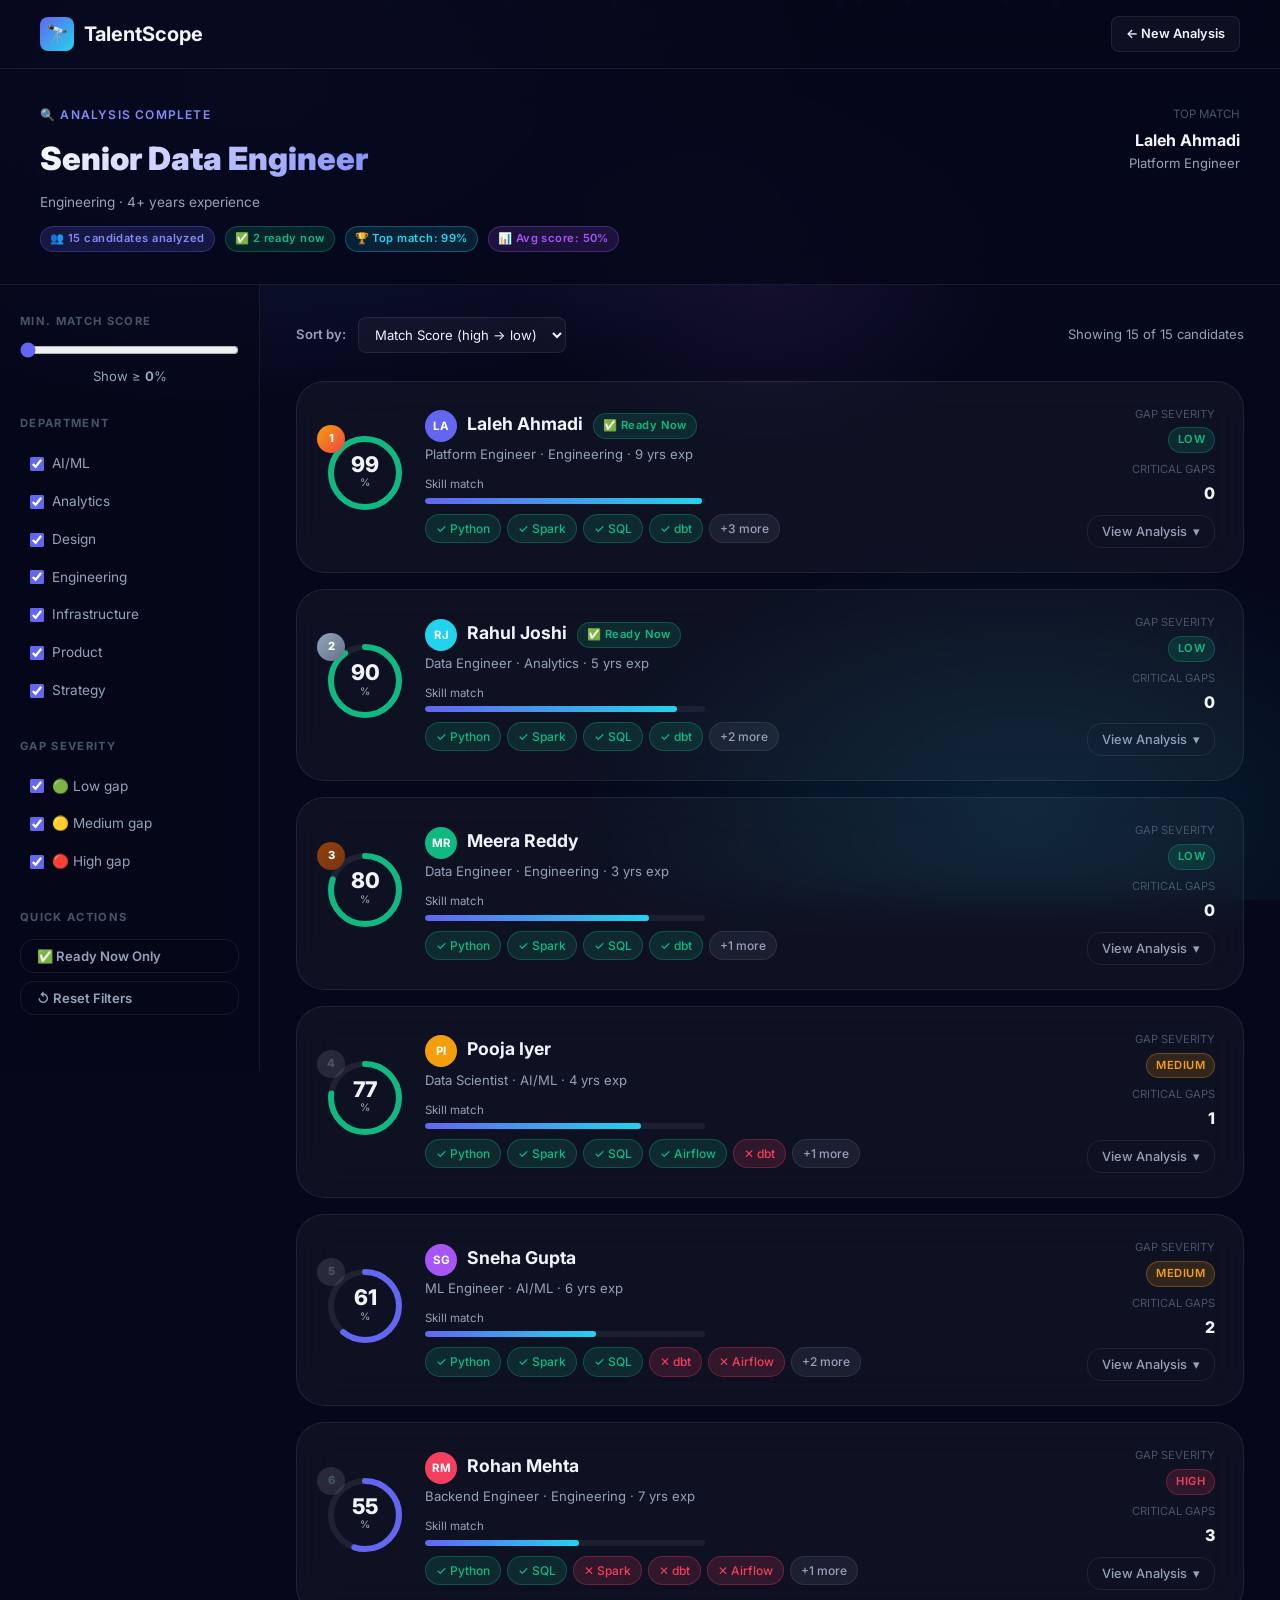
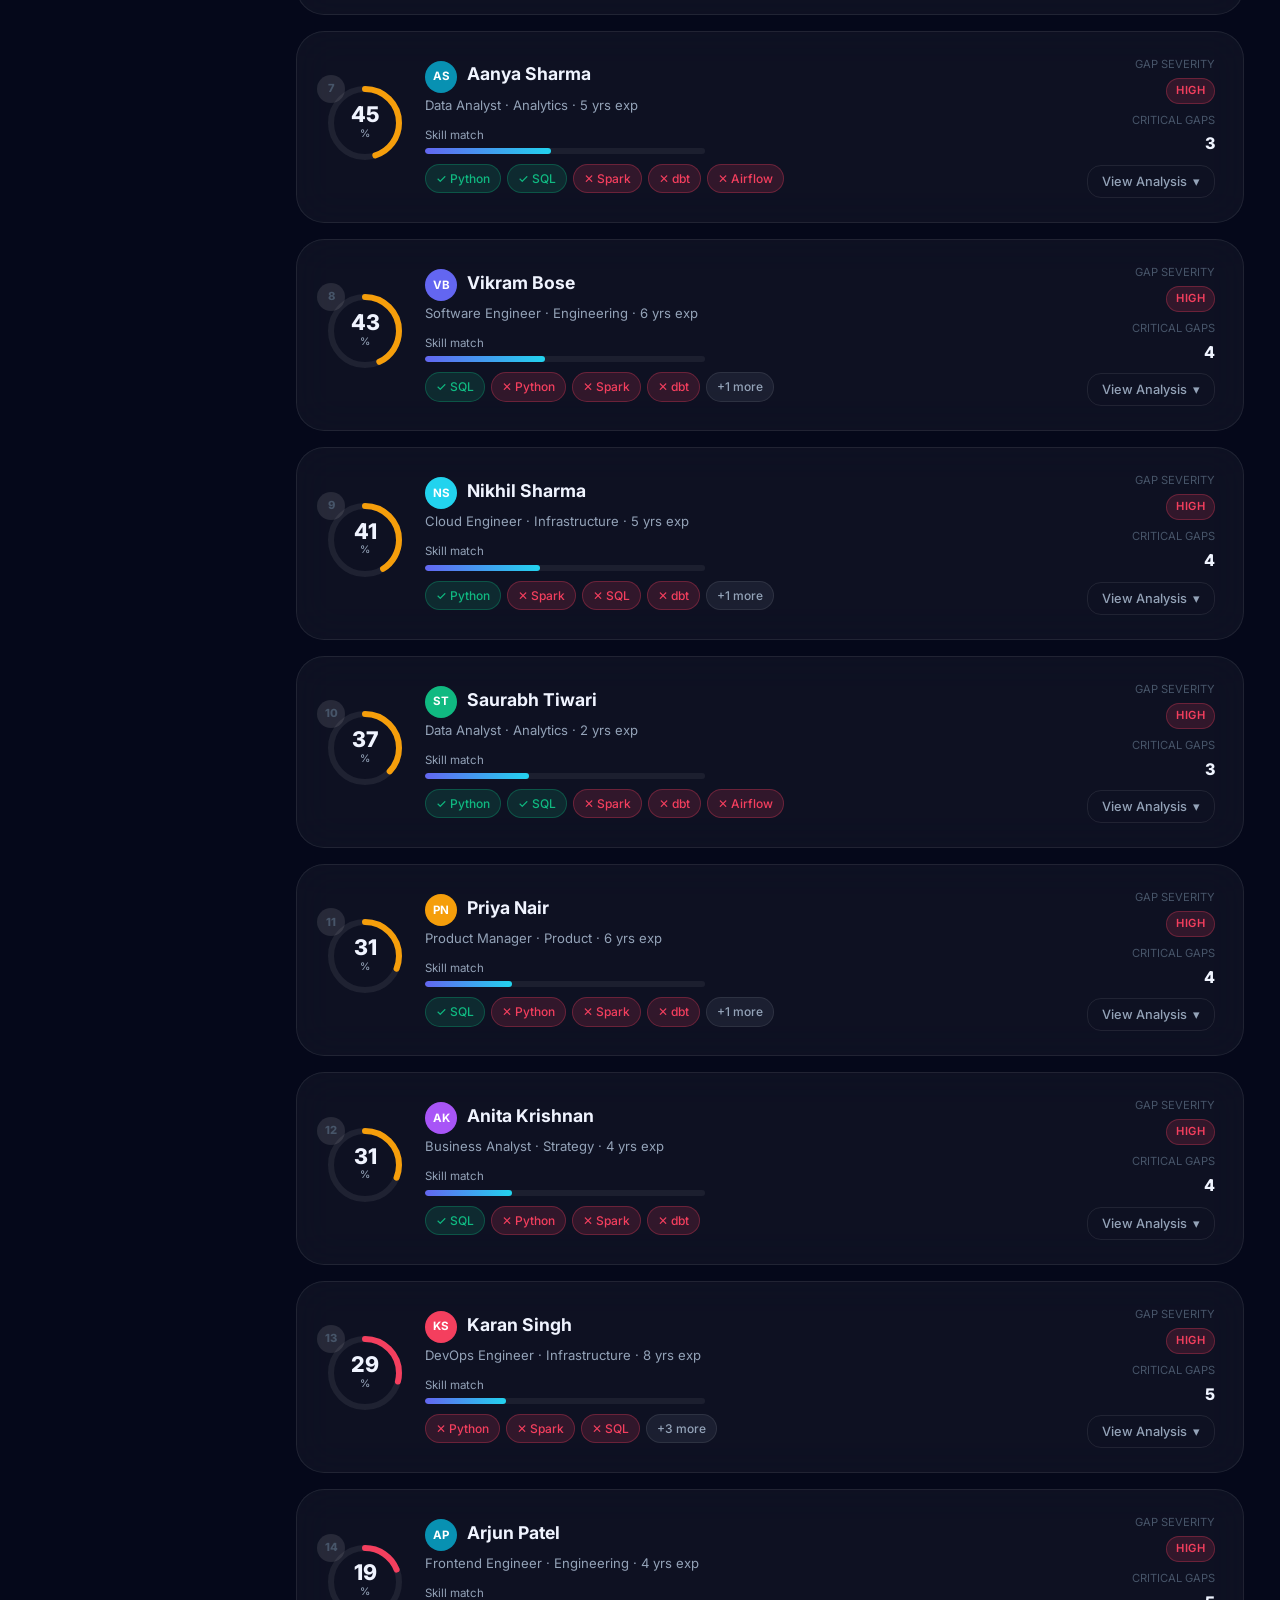
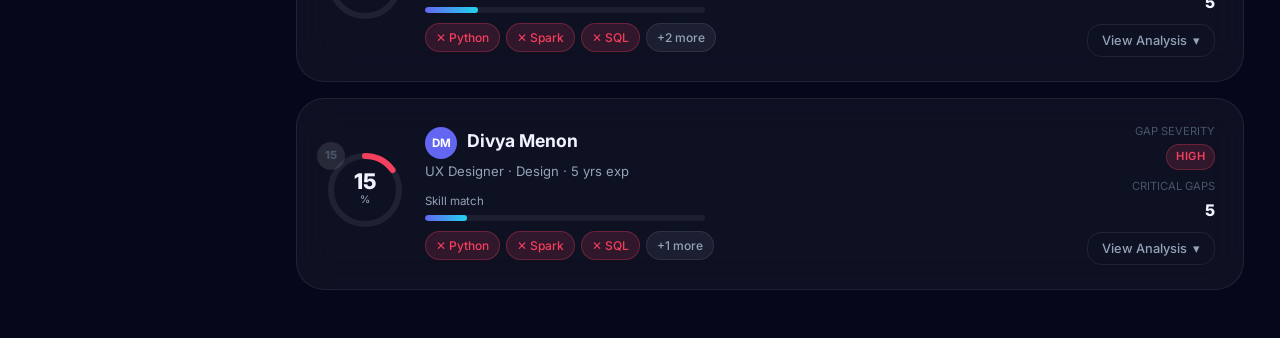
==== results.html @ acadc0ce "Initial commit: TalentScope Internal Talent Discovery Agent" ====
<!DOCTYPE html>
<html lang="en">
<head>
  <meta charset="UTF-8" />
  <meta name="viewport" content="width=device-width, initial-scale=1.0" />
  <title>TalentScope — Analysis Results</title>
  <meta name="description" content="Internal talent discovery results: ranked candidates, skill gap analysis, and upskilling roadmaps." />
  <link rel="stylesheet" href="styles/global.css" />
  <style>
    /* ── Results Page Specific Styles ── */

    .results-header {
      background: rgba(5,8,26,0.85);
      border-bottom: 1px solid var(--border);
      backdrop-filter: blur(20px);
      padding: 36px 40px 32px;
      position: relative; z-index: 1;
    }
    .results-meta { display: flex; align-items: flex-start; justify-content: space-between; flex-wrap: wrap; gap: 20px; }
    .job-title-display {
      font-size: 2rem; font-weight: 900;
      background: linear-gradient(135deg, #fff 0%, var(--indigo-light) 60%, var(--cyan) 100%);
      -webkit-background-clip: text; -webkit-text-fill-color: transparent; background-clip: text;
      margin-bottom: 8px;
    }
    .results-summary-chips { display: flex; gap: 10px; flex-wrap: wrap; margin-top: 12px; }

    /* ── Layout ── */
    .results-layout {
      display: grid; grid-template-columns: 260px 1fr;
      gap: 0; max-width: 1400px; margin: 0 auto;
      position: relative; z-index: 1;
      min-height: calc(100vh - 140px);
    }
    @media(max-width:900px) { .results-layout { grid-template-columns: 1fr; } }

    /* ── Sidebar ── */
    .sidebar {
      background: rgba(5,8,26,0.6); border-right: 1px solid var(--border);
      padding: 28px 20px; backdrop-filter: blur(20px);
      position: sticky; top: 65px; height: fit-content;
    }
    @media(max-width:900px){ .sidebar { position:static; border-right:none; border-bottom:1px solid var(--border); } }
    .sidebar-section { margin-bottom: 28px; }
    .sidebar-label {
      font-size: 0.7rem; font-weight: 700; letter-spacing: 0.12em; text-transform: uppercase;
      color: var(--text-muted); margin-bottom: 12px;
    }
    .filter-option {
      display: flex; align-items: center; gap: 8px; padding: 8px 10px;
      border-radius: var(--radius-sm); cursor: pointer; transition: var(--transition);
      font-size: 0.85rem; user-select: none;
    }
    .filter-option:hover { background: rgba(255,255,255,0.05); }
    .filter-option input[type="checkbox"] { accent-color: var(--indigo); width: 14px; height: 14px; }
    .filter-option label { cursor: pointer; color: var(--text-secondary); }
    .filter-option.active label { color: var(--text-primary); }

    .score-filter { display: flex; flex-direction: column; gap: 8px; }
    .score-filter input[type="range"] { accent-color: var(--indigo); width: 100%; }
    .score-filter-display { font-size: 0.82rem; color: var(--text-secondary); text-align: center; }

    /* ── Main Results ── */
    .results-main { padding: 32px 36px; overflow-y: auto; }
    @media(max-width:600px){ .results-main { padding: 20px 16px; } }

    .results-controls {
      display: flex; align-items: center; gap: 12px; flex-wrap: wrap; margin-bottom: 28px;
    }
    .sort-select {
      background: var(--bg-card); border: 1px solid var(--border);
      border-radius: var(--radius-sm); padding: 8px 12px; color: var(--text-primary);
      font-family: var(--font); font-size: 0.82rem; cursor: pointer;
    }
    .count-display {
      margin-left: auto; font-size: 0.82rem; color: var(--text-secondary);
    }

    /* ── Candidate Card ── */
    .candidate-card {
      background: var(--bg-card); border: 1px solid var(--border);
      border-radius: var(--radius-xl); margin-bottom: 16px;
      backdrop-filter: blur(20px); overflow: hidden;
      transition: var(--transition);
      animation: staggerIn 0.4s ease forwards; opacity: 0;
    }
    .candidate-card:hover { border-color: rgba(99,102,241,0.2); box-shadow: var(--shadow-card); }
    .candidate-card.expanded { border-color: rgba(99,102,241,0.35); }

    .card-summary {
      display: grid; grid-template-columns: auto 1fr auto;
      gap: 20px; align-items: center; padding: 24px 28px; cursor: pointer;
    }
    @media(max-width:600px) { .card-summary { grid-template-columns: auto 1fr; gap: 14px; } }

    /* Score ring */
    .score-ring-svg circle.track { fill: none; stroke: rgba(255,255,255,0.07); }
    .score-ring-svg circle.fill  {
      fill: none; stroke-linecap: round;
      transition: stroke-dashoffset 1.2s cubic-bezier(0.4,0,0.2,1);
    }

    .candidate-info { flex: 1; min-width: 0; }
    .candidate-name { font-size: 1.1rem; font-weight: 700; margin-bottom: 4px; }
    .candidate-meta { font-size: 0.82rem; color: var(--text-secondary); margin-bottom: 10px; }
    .candidate-skills { display: flex; flex-wrap: wrap; gap: 6px; }

    .expand-btn {
      display: flex; align-items: center; gap: 6px; padding: 8px 14px;
      border-radius: var(--radius-md); border: 1px solid var(--border);
      background: transparent; color: var(--text-secondary); cursor: pointer;
      font-family: var(--font); font-size: 0.8rem; font-weight: 500;
      transition: var(--transition); white-space: nowrap;
    }
    .expand-btn:hover { border-color: var(--indigo); color: var(--indigo-light); background: rgba(99,102,241,0.08); }
    .expand-btn .chevron { transition: transform 0.3s; display: inline-block; }
    .candidate-card.expanded .expand-btn .chevron { transform: rotate(180deg); }

    /* Expanded analysis panel */
    .card-analysis {
      border-top: 1px solid var(--border);
      display: none; padding: 28px;
    }
    .candidate-card.expanded .card-analysis { display: block; }

    .analysis-grid {
      display: grid; grid-template-columns: 1fr 1fr; gap: 24px; margin-bottom: 28px;
    }
    @media(max-width:700px){ .analysis-grid { grid-template-columns:1fr; } }

    .analysis-panel {
      background: rgba(255,255,255,0.025); border: 1px solid var(--border);
      border-radius: var(--radius-md); padding: 20px;
    }
    .analysis-panel-title {
      font-size: 0.8rem; font-weight: 700; letter-spacing: 0.08em;
      text-transform: uppercase; margin-bottom: 14px;
      display: flex; align-items: center; gap: 8px;
    }

    .gap-row {
      display: flex; align-items: center; gap: 8px; padding: 6px 0;
      border-bottom: 1px solid rgba(255,255,255,0.04); font-size: 0.85rem;
    }
    .gap-row:last-child { border-bottom: none; }
    .gap-row .gap-label { flex: 1; min-width: 0; }
    .gap-icon { font-size: 0.9rem; }

    /* Upskilling roadmap */
    .roadmap-section { margin-top: 8px; }
    .roadmap-title {
      font-size: 0.85rem; font-weight: 700; margin-bottom: 16px;
      display: flex; align-items: center; gap: 8px; justify-content: space-between;
    }
    .readiness-chip {
      font-size: 0.75rem; font-weight: 600; padding: 3px 10px; border-radius: 99px;
    }

    .roadmap-step {
      background: rgba(255,255,255,0.025); border: 1px solid var(--border);
      border-radius: var(--radius-md); padding: 16px 18px; margin-bottom: 10px;
      position: relative; overflow: hidden; transition: var(--transition);
    }
    .roadmap-step::before {
      content: ''; position: absolute; left: 0; top: 0; bottom: 0; width: 3px;
    }
    .roadmap-step.critical::before { background: var(--rose); }
    .roadmap-step.recommended::before { background: var(--amber); }
    .roadmap-step.growth::before { background: var(--emerald); }
    .roadmap-step:hover { border-color: rgba(255,255,255,0.1); }

    .step-header { display: flex; align-items: center; gap: 8px; margin-bottom: 8px; }
    .step-skill { font-weight: 700; font-size: 0.9rem; }
    .step-why { font-size: 0.8rem; color: var(--text-secondary); margin-bottom: 10px; line-height: 1.5; }
    .step-courses { display: flex; flex-direction: column; gap: 4px; }
    .step-course {
      display: flex; align-items: flex-start; gap: 8px;
      font-size: 0.8rem; color: var(--text-secondary);
    }
    .step-course::before { content: '📚'; font-size: 0.7rem; margin-top: 2px; flex-shrink: 0; }
    .step-footer {
      display: flex; gap: 12px; margin-top: 10px; flex-wrap: wrap;
    }
    .step-meta {
      display: flex; align-items: center; gap: 4px;
      font-size: 0.72rem; color: var(--text-muted);
    }

    /* Ready badge */
    .ready-now-banner {
      display: flex; align-items: center; gap: 10px; padding: 12px 18px;
      background: rgba(16,185,129,0.1); border: 1px solid rgba(16,185,129,0.2);
      border-radius: var(--radius-md); margin-bottom: 20px;
      font-size: 0.88rem; font-weight: 600; color: var(--emerald);
    }

    /* Empty state */
    .empty-state {
      text-align: center; padding: 80px 40px;
      color: var(--text-secondary);
    }
    .empty-state .big-icon { font-size: 4rem; margin-bottom: 16px; }
    .empty-state h3 { font-size: 1.2rem; font-weight: 700; margin-bottom: 8px; color: var(--text-primary); }

    /* Rank badge */
    .rank-badge {
      position: absolute; top: -8px; left: -8px;
      width: 28px; height: 28px; border-radius: 50%;
      display: flex; align-items: center; justify-content: center;
      font-size: 0.7rem; font-weight: 800; z-index: 2;
    }
    .rank-1 { background: linear-gradient(135deg, #f59e0b, #ef4444); color: #fff; }
    .rank-2 { background: linear-gradient(135deg, #94a3b8, #64748b); color: #fff; }
    .rank-3 { background: linear-gradient(135deg, #92400e, #78350f); color: #fff; }
    .rank-other { background: rgba(255,255,255,0.1); color: var(--text-muted); }

    /* Skills match bar */
    .match-bar-wrap { margin: 10px 0 14px; }
    .match-bar-label {
      display: flex; justify-content: space-between;
      font-size: 0.75rem; color: var(--text-secondary); margin-bottom: 4px;
    }
  </style>
</head>
<body>
  <div class="bg-gradient"></div>
  <div class="particles" id="particles"></div>

  <div class="page-content">
    <!-- Navbar -->
    <nav class="navbar">
      <a href="index.html" class="navbar-brand">
        <div class="logo-icon">🔭</div>
        TalentScope
      </a>
      <div style="display:flex;align-items:center;gap:10px;">
        <a href="index.html" class="btn btn-secondary btn-sm">← New Analysis</a>
      </div>
    </nav>

    <!-- Results Header -->
    <div class="results-header" id="resultsHeader">
      <div class="results-meta">
        <div>
          <div style="font-size:0.75rem;font-weight:600;letter-spacing:0.1em;text-transform:uppercase;color:var(--indigo-light);margin-bottom:8px;">
            🔍 Analysis Complete
          </div>
          <div class="job-title-display" id="jobTitleDisplay">Loading…</div>
          <div style="font-size:0.85rem;color:var(--text-secondary);" id="jobMetaDisplay"></div>
          <div class="results-summary-chips" id="summaryChips"></div>
        </div>
        <div style="display:flex;flex-direction:column;gap:10px;align-items:flex-end;">
          <div id="topMatchBadge"></div>
        </div>
      </div>
    </div>

    <!-- Results Layout -->
    <div class="results-layout">

      <!-- Sidebar Filters -->
      <aside class="sidebar">
        <div class="sidebar-section">
          <div class="sidebar-label">Min. Match Score</div>
          <div class="score-filter">
            <input type="range" id="scoreFilter" min="0" max="100" value="0" />
            <div class="score-filter-display">Show ≥ <strong id="scoreFilterVal">0</strong>%</div>
          </div>
        </div>

        <div class="sidebar-section">
          <div class="sidebar-label">Department</div>
          <div id="deptFilters"></div>
        </div>

        <div class="sidebar-section">
          <div class="sidebar-label">Gap Severity</div>
          <div>
            <div class="filter-option" id="gapLow">
              <input type="checkbox" id="chk_low" checked />
              <label for="chk_low">🟢 Low gap</label>
            </div>
            <div class="filter-option" id="gapMed">
              <input type="checkbox" id="chk_med" checked />
              <label for="chk_med">🟡 Medium gap</label>
            </div>
            <div class="filter-option" id="gapHigh">
              <input type="checkbox" id="chk_high" checked />
              <label for="chk_high">🔴 High gap</label>
            </div>
          </div>
        </div>

        <div class="sidebar-section">
          <div class="sidebar-label">Quick Actions</div>
          <button class="btn btn-ghost" style="width:100%;margin-bottom:8px;" id="showReadyNow">
            ✅ Ready Now Only
          </button>
          <button class="btn btn-ghost" style="width:100%;" id="resetFilters">
            ↺ Reset Filters
          </button>
        </div>
      </aside>

      <!-- Candidate Results -->
      <main class="results-main">
        <div class="results-controls">
          <span style="font-size:0.82rem;color:var(--text-secondary);font-weight:600;">Sort by:</span>
          <select class="sort-select" id="sortSelect">
            <option value="score">Match Score (high → low)</option>
            <option value="experience">Experience (high → low)</option>
            <option value="gaps">Fewest Gaps</option>
            <option value="readiness">Readiness (fastest)</option>
          </select>
          <div class="count-display" id="countDisplay"></div>
        </div>

        <div id="candidateList"></div>
      </main>
    </div>
  </div>

  <script src="js/data.js"></script>
  <script src="js/parser.js"></script>
  <script src="js/engine.js"></script>
  <script src="js/results.js"></script>
</body>
</html>
---- styles/global.css ----
/* ======================================================
   GLOBAL CSS DESIGN SYSTEM — Internal Talent Agent
   Dark glassmorphism theme, Inter font, electric palette
   ====================================================== */

@import url('https://fonts.googleapis.com/css2?family=Inter:wght@300;400;500;600;700;800;900&display=swap');

/* ─── CSS Variables ─── */
:root {
  --bg-primary:    #05081a;
  --bg-secondary:  #0a0f2e;
  --bg-card:       rgba(255, 255, 255, 0.04);
  --bg-card-hover: rgba(255, 255, 255, 0.07);
  --border:        rgba(255, 255, 255, 0.08);
  --border-active: rgba(99, 102, 241, 0.5);

  --indigo:        #6366f1;
  --indigo-light:  #818cf8;
  --indigo-dark:   #4338ca;
  --cyan:          #22d3ee;
  --cyan-dark:     #0891b2;
  --emerald:       #10b981;
  --emerald-dark:  #059669;
  --rose:          #f43f5e;
  --rose-dark:     #e11d48;
  --amber:         #f59e0b;
  --purple:        #a855f7;

  --text-primary:  #f0f4ff;
  --text-secondary:#94a3b8;
  --text-muted:    #475569;

  --font: 'Inter', sans-serif;
  --radius-sm: 8px;
  --radius-md: 14px;
  --radius-lg: 20px;
  --radius-xl: 28px;

  --shadow-glow: 0 0 40px rgba(99, 102, 241, 0.15);
  --shadow-card: 0 8px 32px rgba(0, 0, 0, 0.4);
  --transition: all 0.3s cubic-bezier(0.4, 0, 0.2, 1);
}

/* ─── Base Reset ─── */
*, *::before, *::after { box-sizing: border-box; margin: 0; padding: 0; }

html { scroll-behavior: smooth; }

body {
  font-family: var(--font);
  background: var(--bg-primary);
  color: var(--text-primary);
  min-height: 100vh;
  line-height: 1.6;
  -webkit-font-smoothing: antialiased;
}

/* ─── Animated Gradient Background ─── */
.bg-gradient {
  position: fixed; inset: 0; z-index: 0; pointer-events: none;
  background:
    radial-gradient(ellipse 80% 60% at 20% 10%, rgba(99,102,241,0.18) 0%, transparent 60%),
    radial-gradient(ellipse 60% 50% at 80% 90%, rgba(34,211,238,0.12) 0%, transparent 60%),
    radial-gradient(ellipse 40% 40% at 60% 30%, rgba(168,85,247,0.1) 0%, transparent 50%);
  animation: bgShift 12s ease-in-out infinite alternate;
}
@keyframes bgShift {
  0%   { opacity: 0.8; transform: scale(1); }
  100% { opacity: 1;   transform: scale(1.05); }
}

/* ─── Particles (decorative dots) ─── */
.particles { position: fixed; inset: 0; z-index: 0; pointer-events: none; overflow: hidden; }
.particle {
  position: absolute; border-radius: 50%;
  background: var(--indigo); opacity: 0.12;
  animation: floatParticle linear infinite;
}

@keyframes floatParticle {
  0%   { transform: translateY(100vh) scale(0); opacity: 0; }
  10%  { opacity: 0.12; }
  90%  { opacity: 0.12; }
  100% { transform: translateY(-20px) scale(1); opacity: 0; }
}

/* ─── Content layer ─── */
.page-content { position: relative; z-index: 1; }

/* ─── Navbar ─── */
.navbar {
  position: sticky; top: 0; z-index: 100;
  display: flex; align-items: center; justify-content: space-between;
  padding: 16px 40px;
  background: rgba(5, 8, 26, 0.8);
  backdrop-filter: blur(20px);
  border-bottom: 1px solid var(--border);
}

.navbar-brand {
  display: flex; align-items: center; gap: 10px;
  font-size: 1.25rem; font-weight: 700; color: var(--text-primary);
  text-decoration: none;
}

.navbar-brand .logo-icon {
  width: 34px; height: 34px; border-radius: 8px;
  background: linear-gradient(135deg, var(--indigo), var(--cyan));
  display: flex; align-items: center; justify-content: center;
  font-size: 18px;
}

.navbar-badge {
  font-size: 0.65rem; font-weight: 600; letter-spacing: 0.08em;
  text-transform: uppercase; padding: 3px 8px; border-radius: 20px;
  background: rgba(99,102,241,0.18); color: var(--indigo-light);
  border: 1px solid rgba(99,102,241,0.3);
}

/* ─── Buttons ─── */
.btn {
  display: inline-flex; align-items: center; gap: 8px;
  padding: 12px 24px; border-radius: var(--radius-md);
  font-family: var(--font); font-size: 0.9rem; font-weight: 600;
  cursor: pointer; text-decoration: none; transition: var(--transition);
  border: none; outline: none; white-space: nowrap;
}

.btn-primary {
  background: linear-gradient(135deg, var(--indigo), var(--indigo-dark));
  color: #fff;
  box-shadow: 0 4px 20px rgba(99,102,241,0.35);
}
.btn-primary:hover {
  transform: translateY(-2px);
  box-shadow: 0 8px 30px rgba(99,102,241,0.5);
  background: linear-gradient(135deg, var(--indigo-light), var(--indigo));
}

.btn-secondary {
  background: var(--bg-card);
  color: var(--text-primary);
  border: 1px solid var(--border);
}
.btn-secondary:hover {
  background: var(--bg-card-hover);
  border-color: var(--border-active);
  transform: translateY(-1px);
}

.btn-ghost {
  background: transparent; color: var(--text-secondary);
  border: 1px solid var(--border); padding: 8px 16px; font-size: 0.82rem;
}
.btn-ghost:hover { color: var(--text-primary); border-color: rgba(255,255,255,0.2); }

.btn-sm { padding: 7px 14px; font-size: 0.8rem; border-radius: var(--radius-sm); }
.btn-lg { padding: 16px 36px; font-size: 1rem; border-radius: var(--radius-lg); }

.btn:disabled { opacity: 0.45; cursor: not-allowed; transform: none !important; }

/* ─── Glass Cards ─── */
.glass-card {
  background: var(--bg-card);
  border: 1px solid var(--border);
  border-radius: var(--radius-lg);
  backdrop-filter: blur(20px);
  transition: var(--transition);
}
.glass-card:hover {
  background: var(--bg-card-hover);
  border-color: rgba(255,255,255,0.12);
  box-shadow: var(--shadow-card), var(--shadow-glow);
  transform: translateY(-2px);
}

/* ─── Skill Tags ─── */
.skill-tag {
  display: inline-flex; align-items: center; gap: 4px;
  padding: 4px 10px; border-radius: 20px; font-size: 0.75rem; font-weight: 500;
  transition: var(--transition);
}
.skill-tag.matched {
  background: rgba(16,185,129,0.15); color: var(--emerald);
  border: 1px solid rgba(16,185,129,0.3);
}
.skill-tag.missing-critical {
  background: rgba(244,63,94,0.15); color: var(--rose);
  border: 1px solid rgba(244,63,94,0.3);
}
.skill-tag.missing-nice {
  background: rgba(245,158,11,0.12); color: var(--amber);
  border: 1px solid rgba(245,158,11,0.25);
}
.skill-tag.neutral {
  background: rgba(148,163,184,0.1); color: var(--text-secondary);
  border: 1px solid var(--border);
}

/* ─── Score Ring ─── */
.score-ring-wrap {
  position: relative; display: inline-flex;
  align-items: center; justify-content: center;
}
.score-ring-wrap .score-label {
  position: absolute; display: flex; flex-direction: column;
  align-items: center; justify-content: center;
}
.score-ring-wrap .score-num {
  font-size: 1.35rem; font-weight: 800; color: var(--text-primary); line-height: 1;
}
.score-ring-wrap .score-pct {
  font-size: 0.65rem; color: var(--text-secondary); font-weight: 500;
}

/* ─── Progress Bar ─── */
.progress-bar-wrap {
  width: 100%; background: rgba(255,255,255,0.06);
  border-radius: 99px; overflow: hidden; height: 6px;
}
.progress-bar-fill {
  height: 100%; border-radius: 99px;
  background: linear-gradient(90deg, var(--indigo), var(--cyan));
  transition: width 1s cubic-bezier(0.4, 0, 0.2, 1);
}

/* ─── Badge ─── */
.badge {
  display: inline-flex; align-items: center;
  padding: 3px 9px; border-radius: 20px;
  font-size: 0.7rem; font-weight: 600; letter-spacing: 0.04em;
}
.badge-indigo  { background: rgba(99,102,241,0.18); color: var(--indigo-light); border: 1px solid rgba(99,102,241,0.3); }
.badge-emerald { background: rgba(16,185,129,0.15); color: var(--emerald);      border: 1px solid rgba(16,185,129,0.3); }
.badge-rose    { background: rgba(244,63,94,0.15);  color: var(--rose);         border: 1px solid rgba(244,63,94,0.3); }
.badge-amber   { background: rgba(245,158,11,0.15); color: var(--amber);        border: 1px solid rgba(245,158,11,0.3); }
.badge-cyan    { background: rgba(34,211,238,0.12); color: var(--cyan);         border: 1px solid rgba(34,211,238,0.3); }
.badge-purple  { background: rgba(168,85,247,0.15); color: var(--purple);       border: 1px solid rgba(168,85,247,0.3); }

/* ─── Section Headings ─── */
.section-label {
  font-size: 0.72rem; font-weight: 700; letter-spacing: 0.14em;
  text-transform: uppercase; color: var(--indigo-light); margin-bottom: 12px;
}
.section-title {
  font-size: 2.8rem; font-weight: 900; line-height: 1.1;
  background: linear-gradient(135deg, #fff 0%, var(--indigo-light) 60%, var(--cyan) 100%);
  -webkit-background-clip: text; -webkit-text-fill-color: transparent;
  background-clip: text;
}
.section-sub {
  font-size: 1.1rem; color: var(--text-secondary); max-width: 560px; line-height: 1.7;
}

/* ─── Stats ─── */
.stat-item { text-align: center; }
.stat-num {
  font-size: 2.4rem; font-weight: 900;
  background: linear-gradient(135deg, var(--indigo-light), var(--cyan));
  -webkit-background-clip: text; -webkit-text-fill-color: transparent; background-clip: text;
}
.stat-label { font-size: 0.82rem; color: var(--text-secondary); font-weight: 500; }

/* ─── Input Fields ─── */
.input-field {
  width: 100%; padding: 12px 16px;
  background: rgba(255,255,255,0.05); border: 1px solid var(--border);
  border-radius: var(--radius-md); color: var(--text-primary);
  font-family: var(--font); font-size: 0.9rem;
  transition: var(--transition); outline: none;
  resize: vertical;
}
.input-field::placeholder { color: var(--text-muted); }
.input-field:focus { border-color: var(--border-active); background: rgba(99,102,241,0.06); box-shadow: 0 0 0 3px rgba(99,102,241,0.1); }

select.input-field option { background: #1a1f3a; }

/* ─── Divider ─── */
.divider { width: 100%; height: 1px; background: var(--border); margin: 24px 0; }

/* ─── Loader / Spinner ─── */
.spinner {
  width: 24px; height: 24px; border-radius: 50%;
  border: 3px solid rgba(99,102,241,0.2);
  border-top-color: var(--indigo);
  animation: spin 0.7s linear infinite;
}
@keyframes spin { to { transform: rotate(360deg); } }

/* ─── Upload Zone ─── */
.upload-zone {
  border: 2px dashed var(--border);
  border-radius: var(--radius-lg);
  padding: 40px 24px; text-align: center; cursor: pointer;
  transition: var(--transition);
  background: rgba(99,102,241,0.02);
  position: relative;
}
.upload-zone:hover, .upload-zone.dragging {
  border-color: var(--indigo); background: rgba(99,102,241,0.07);
}
.upload-zone input[type="file"] {
  position: absolute; inset: 0; opacity: 0; cursor: pointer; width: 100%;
}
.upload-icon { font-size: 2.5rem; margin-bottom: 12px; }
.upload-title { font-weight: 600; font-size: 1rem; margin-bottom: 6px; }
.upload-hint { font-size: 0.82rem; color: var(--text-secondary); }
.upload-filename {
  margin-top: 12px; font-size: 0.82rem;
  color: var(--emerald); font-weight: 500;
}

/* ─── Timeline (Roadmap) ─── */
.timeline { position: relative; padding-left: 28px; }
.timeline::before {
  content: ''; position: absolute; left: 8px; top: 0; bottom: 0;
  width: 2px; background: linear-gradient(to bottom, var(--indigo), var(--cyan), transparent);
}
.timeline-item {
  position: relative; padding: 16px 0 16px 20px; margin-bottom: 4px;
}
.timeline-item::before {
  content: ''; position: absolute; left: -24px; top: 22px;
  width: 12px; height: 12px; border-radius: 50%;
  background: var(--indigo); border: 2px solid var(--bg-primary);
  box-shadow: 0 0 8px rgba(99,102,241,0.5);
}
.timeline-item:nth-child(2)::before { background: var(--cyan); }
.timeline-item:nth-child(3)::before { background: var(--purple); }
.timeline-item:nth-child(4)::before { background: var(--emerald); }

/* ─── Tooltip ─── */
.tooltip-wrap { position: relative; display: inline-flex; }
.tooltip-wrap .tooltip-text {
  position: absolute; bottom: calc(100% + 8px); left: 50%;
  transform: translateX(-50%); background: #1a1f3a;
  color: var(--text-primary); font-size: 0.75rem; padding: 6px 10px;
  border-radius: var(--radius-sm); white-space: nowrap;
  border: 1px solid var(--border); opacity: 0; pointer-events: none;
  transition: opacity 0.2s;
}
.tooltip-wrap:hover .tooltip-text { opacity: 1; }

/* ─── Stagger animation ─── */
.stagger-in { animation: staggerIn 0.5s ease forwards; opacity: 0; }
@keyframes staggerIn {
  from { opacity: 0; transform: translateY(18px); }
  to   { opacity: 1; transform: translateY(0); }
}

/* ─── Responsive ─── */
@media (max-width: 768px) {
  .navbar { padding: 14px 20px; }
  .section-title { font-size: 2rem; }
}
@media (max-width: 480px) {
  .section-title { font-size: 1.6rem; }
}
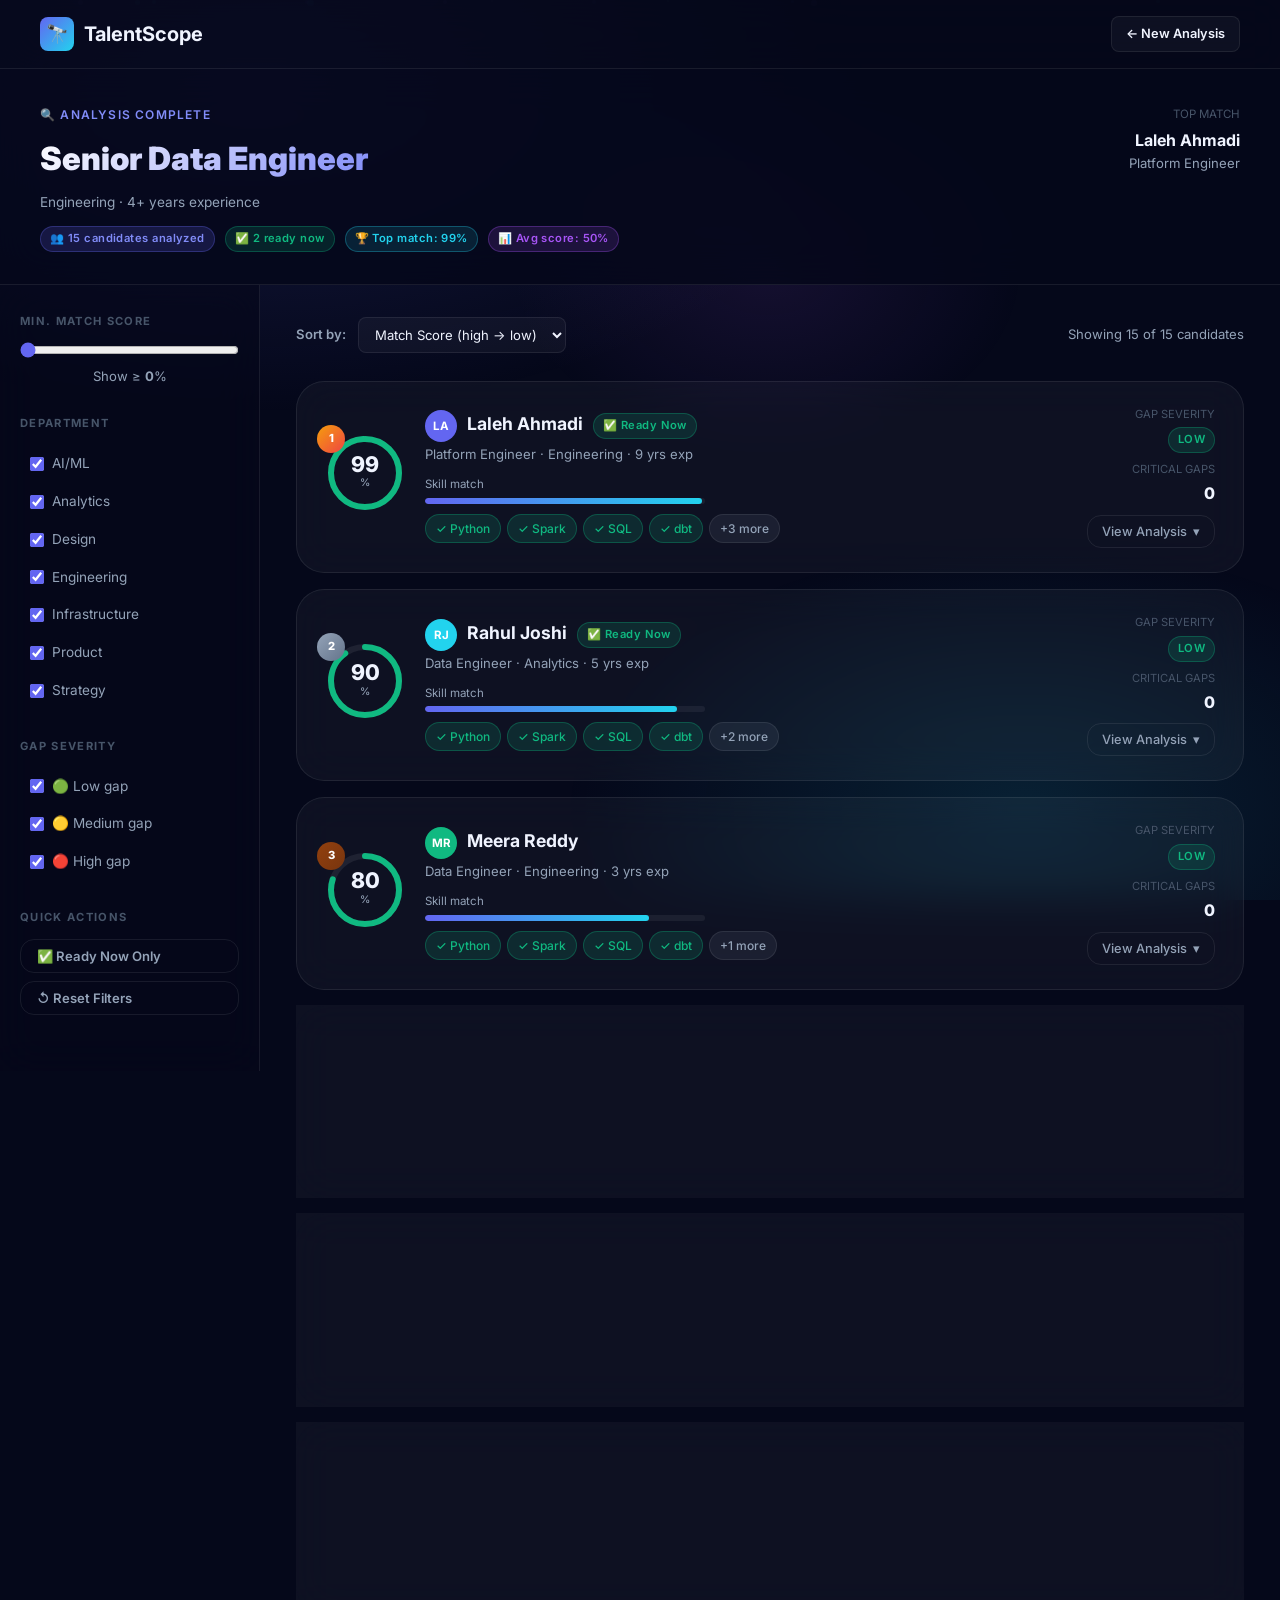
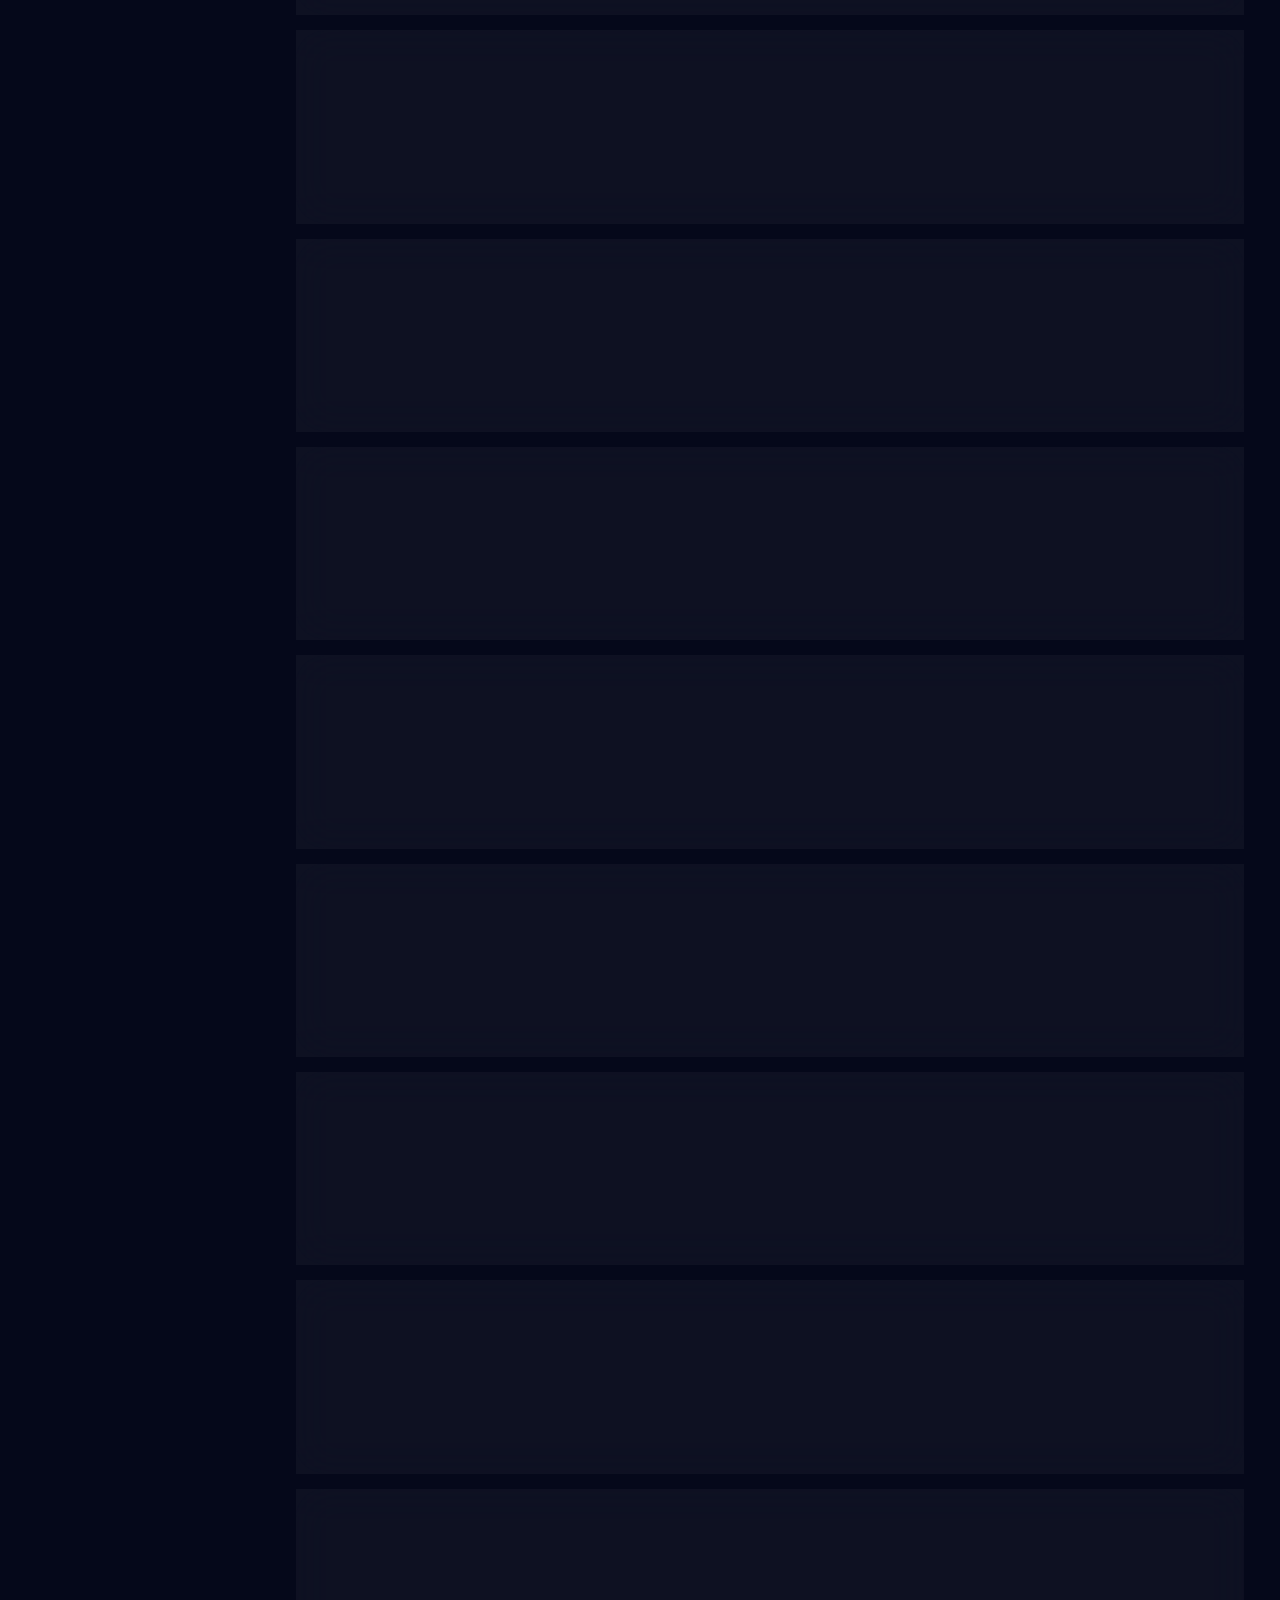
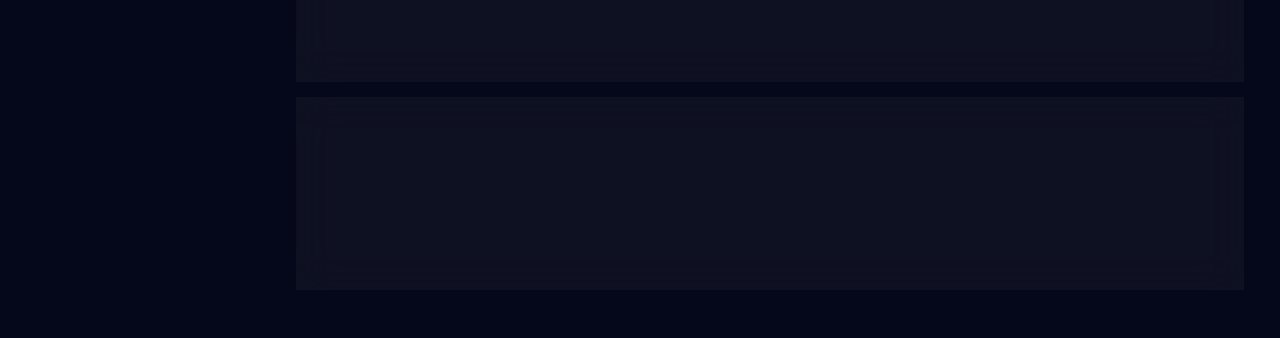
==== commit 8774371b: "Added AI Learning DNA feature: personalized week-by-week upskilling roadmaps with checkable mileston" ====
--- a/results.html
+++ b/results.html
@@ -318,9 +318,24 @@
         <div id="candidateList"></div>
       </main>
     </div>
+
+    <!-- Detailed Roadmap Modal -->
+    <div class="modal-overlay" id="roadmapModal">
+      <div class="modal-content">
+        <button class="modal-close" onclick="closeRoadmapModal()">&times;</button>
+        <div id="roadmapModalBody">
+          <!-- Dynamically filled -->
+          <div style="text-align:center;padding:40px;">
+            <div class="spinner" style="margin:0 auto 20px;"></div>
+            <p>Generating personalized learning path...</p>
+          </div>
+        </div>
+      </div>
+    </div>
   </div>
 
   <script src="js/data.js"></script>
+  <script src="js/gap_dna.js"></script>
   <script src="js/parser.js"></script>
   <script src="js/engine.js"></script>
   <script src="js/results.js"></script>
--- a/styles/global.css
+++ b/styles/global.css
@@ -310,6 +310,59 @@
   color: var(--emerald); font-weight: 500;
 }
 
+/* ── Modal (Roadmap) ── */
+.modal-overlay {
+  position: fixed; inset: 0; background: rgba(0,0,0,0.85); backdrop-filter: blur(8px);
+  z-index: 1000; display: none; align-items: center; justify-content: center;
+  animation: fadeIn 0.3s ease; padding: 20px;
+}
+.modal-overlay.show { display: flex; }
+.modal-content {
+  background: var(--bg-secondary); border: 1px solid var(--border);
+  border-radius: var(--radius-xl); width: 100%; max-width: 1000px;
+  max-height: 90vh; overflow-y: auto; position: relative;
+  padding: 40px; box-shadow: 0 20px 50px rgba(0,0,0,0.5);
+}
+.modal-close {
+  position: absolute; top: 20px; right: 20px; font-size: 1.5rem;
+  color: var(--text-muted); cursor: pointer; border: none; background: transparent;
+}
+.modal-close:hover { color: var(--text-primary); }
+
+@keyframes fadeIn { from { opacity: 0; } to { opacity: 1; } }
+
+/* ── Timeline (Week Cards) ── */
+.dna-phase-title {
+  font-size: 1.25rem; font-weight: 800; color: var(--indigo-light); margin-bottom: 24px;
+  display: flex; align-items: center; gap: 12px;
+}
+.dna-phase-badge {
+  font-size: 0.65rem; padding: 3px 10px; border-radius: 99px; background: rgba(99,102,241,0.1); border: 1px solid rgba(99,102,241,0.3);
+}
+
+.week-grid { display: grid; grid-template-columns: repeat(auto-fit, minmax(220px, 1fr)); gap: 16px; margin-bottom: 40px; }
+.week-card {
+  background: var(--bg-card); border: 1px solid var(--border);
+  border-radius: var(--radius-md); padding: 18px; transition: var(--transition);
+}
+.week-card:hover { border-color: var(--indigo); transform: translateY(-4px); background: var(--bg-card-hover); }
+.week-num { font-size: 0.7rem; font-weight: 700; color: var(--text-muted); margin-bottom: 12px; }
+.week-goal { font-size: 0.9rem; font-weight: 600; margin-bottom: 8px; line-height: 1.4; color: var(--text-primary); }
+.week-resource { font-size: 0.8rem; color: var(--indigo-light); margin-bottom: 12px; display: block; }
+
+.milestone {
+  display: flex; align-items: flex-start; gap: 8px; padding-top: 12px; border-top: 1px solid var(--border);
+  font-size: 0.78rem; color: var(--text-secondary);
+}
+.milestone input[type="checkbox"] { accent-color: var(--emerald); width: 15px; height: 15px; margin-top: 2px; }
+
+/* ── Progress Indicators ── */
+.dna-success-banner {
+  background: rgba(16,185,129,0.08); border: 1px solid rgba(16,185,129,0.25);
+  border-radius: var(--radius-md); padding: 16px 20px; color: var(--emerald);
+  font-size: 0.9rem; margin-top: 20px;
+}
+
 /* ─── Timeline (Roadmap) ─── */
 .timeline { position: relative; padding-left: 28px; }
 .timeline::before {
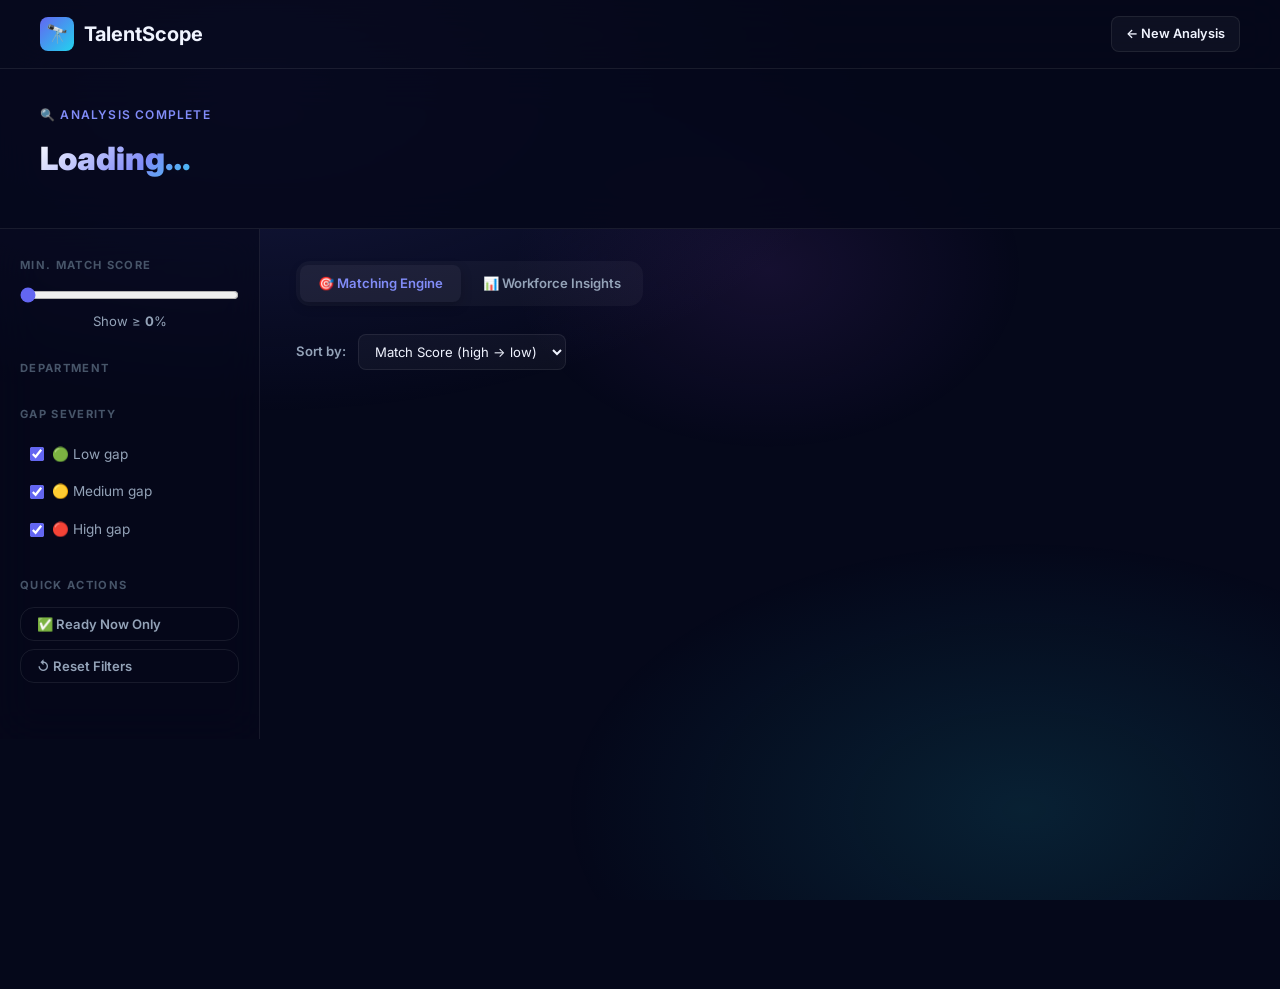
==== commit f968aa4e: "Added Workforce Analytics Engine: skill coverage, risk assessment, and hire vs train recommendations" ====
--- a/results.html
+++ b/results.html
@@ -220,6 +220,43 @@
       display: flex; justify-content: space-between;
       font-size: 0.75rem; color: var(--text-secondary); margin-bottom: 4px;
     }
+
+    /* ── Analytics View ── */
+    .view-switcher { display: flex; gap: 4px; background: rgba(255,255,255,0.04); padding: 4px; border-radius: var(--radius-md); margin-bottom: 28px; width: fit-content; }
+    .view-tab { padding: 8px 18px; border-radius: var(--radius-sm); font-size: 0.82rem; font-weight: 600; cursor: pointer; color: var(--text-secondary); transition: var(--transition); }
+    .view-tab:hover { color: var(--text-primary); }
+    .view-tab.active { background: var(--bg-card); color: var(--indigo-light); box-shadow: 0 4px 12px rgba(0,0,0,0.2); }
+
+    .analytics-grid { display: grid; grid-template-columns: repeat(auto-fill, minmax(180px, 1fr)); gap: 16px; margin-bottom: 32px; }
+    .coverage-card { background: var(--bg-card); border: 1px solid var(--border); border-radius: var(--radius-md); padding: 16px; transition: var(--transition); border-top: 3px solid transparent; }
+    .coverage-card.risk-critical { border-top-color: var(--rose); }
+    .coverage-card.risk-thin { border-top-color: var(--amber); }
+    .coverage-card.risk-healthy { border-top-color: var(--emerald); }
+    
+    .coverage-skill { font-size: 0.85rem; font-weight: 700; margin-bottom: 12px; }
+    .coverage-stat { display: flex; align-items: baseline; gap: 4px; }
+    .coverage-val { font-size: 1.25rem; font-weight: 800; }
+    .coverage-label { font-size: 0.7rem; color: var(--text-muted); }
+    
+    .risk-banner { font-size: 0.72rem; margin-top: 12px; padding-top: 10px; border-top: 1px solid var(--border); }
+    .risk-banner.critical { color: var(--rose); }
+    .risk-banner.thin { color: var(--amber); }
+
+    .insight-section { margin-bottom: 40px; }
+    .insight-title { font-size: 1rem; font-weight: 800; margin-bottom: 20px; display: flex; align-items: center; gap: 10px; }
+    
+    .spof-list { display: grid; grid-template-columns: repeat(auto-fill, minmax(300px, 1fr)); gap: 12px; }
+    .spof-card { background: rgba(244,63,94,0.05); border: 1px solid rgba(244,63,94,0.15); border-radius: var(--radius-md); padding: 14px 18px; display: flex; justify-content: space-between; align-items: center; }
+    .spof-skill { font-weight: 700; color: var(--rose); }
+    .spof-emp { font-size: 0.8rem; color: var(--text-secondary); }
+
+    .rec-grid { display: grid; grid-template-columns: repeat(auto-fill, minmax(240px, 1fr)); gap: 16px; }
+    .rec-card { background: var(--bg-card); border: 1px solid var(--border); border-radius: var(--radius-md); padding: 18px; }
+    .rec-tag { font-size: 0.65rem; padding: 3px 8px; border-radius: 4px; font-weight: 800; text-transform: uppercase; margin-bottom: 10px; display: inline-block; }
+    .rec-tag.hire { background: var(--indigo); color: white; }
+    .rec-tag.train { background: var(--emerald); color: white; }
+    .rec-skill { font-weight: 700; margin-bottom: 8px; font-size: 0.95rem; }
+    .rec-reason { font-size: 0.78rem; color: var(--text-secondary); line-height: 1.4; }
   </style>
 </head>
 <body>
@@ -304,18 +341,26 @@
 
       <!-- Candidate Results -->
       <main class="results-main">
-        <div class="results-controls">
-          <span style="font-size:0.82rem;color:var(--text-secondary);font-weight:600;">Sort by:</span>
-          <select class="sort-select" id="sortSelect">
-            <option value="score">Match Score (high → low)</option>
-            <option value="experience">Experience (high → low)</option>
-            <option value="gaps">Fewest Gaps</option>
-            <option value="readiness">Readiness (fastest)</option>
-          </select>
-          <div class="count-display" id="countDisplay"></div>
-        </div>
-
-        <div id="candidateList"></div>
+        <div class="view-switcher">
+          <div class="view-tab active" id="tabMatch" onclick="switchView('matching')">🎯 Matching Engine</div>
+          <div class="view-tab" id="tabAnalytics" onclick="switchView('analytics')">📊 Workforce Insights</div>
+        </div>
+
+        <div id="matchingView">
+          <div class="results-controls">
+            <span style="font-size:0.82rem;color:var(--text-secondary);font-weight:600;">Sort by:</span>
+            <select class="sort-select" id="sortSelect">
+              <option value="score">Match Score (high → low)</option>
+              <option value="experience">Experience (high → low)</option>
+              <option value="gaps">Fewest Gaps</option>
+              <option value="readiness">Readiness (fastest)</option>
+            </select>
+            <div class="count-display" id="countDisplay"></div>
+          </div>
+          <div id="candidateList"></div>
+        </div>
+
+        <div id="analyticsView" style="display:none;"></div>
       </main>
     </div>
 
@@ -336,6 +381,7 @@
 
   <script src="js/data.js"></script>
   <script src="js/gap_dna.js"></script>
+  <script src="js/analytics.js"></script>
   <script src="js/parser.js"></script>
   <script src="js/engine.js"></script>
   <script src="js/results.js"></script>
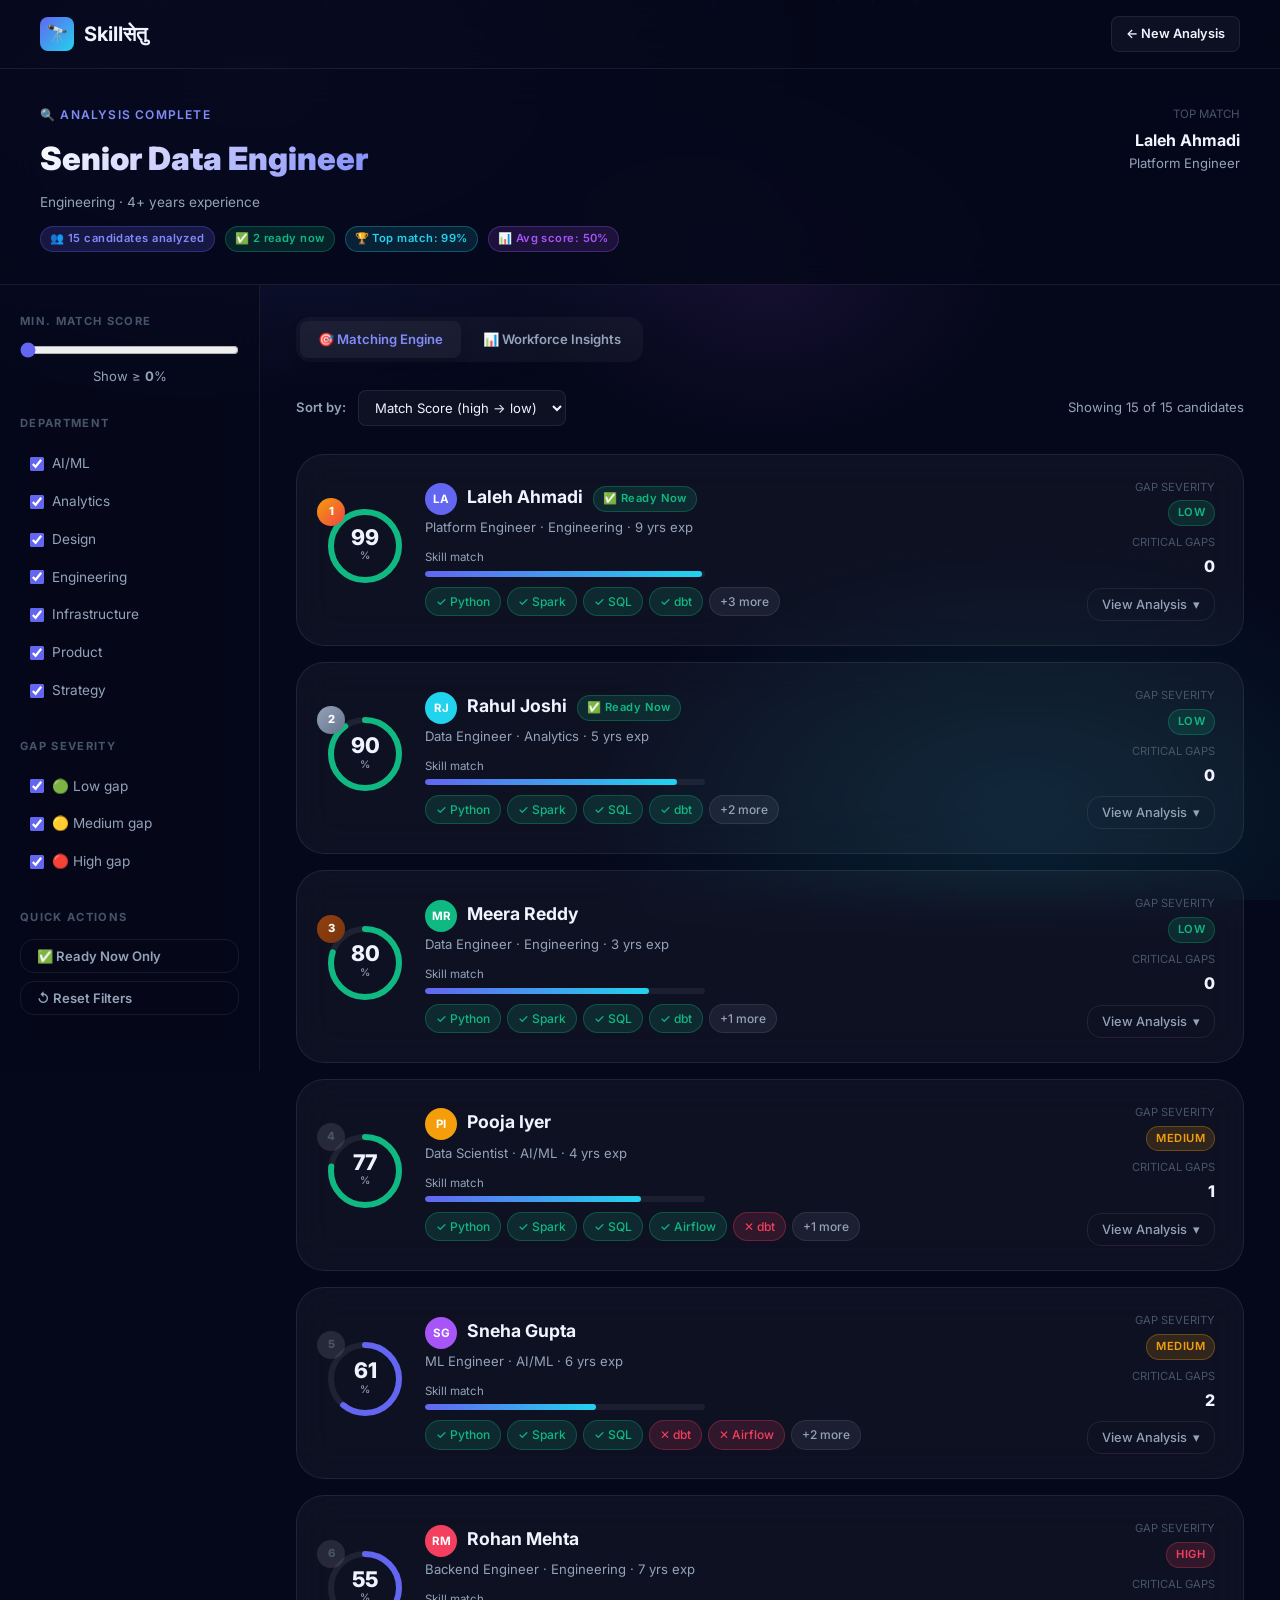
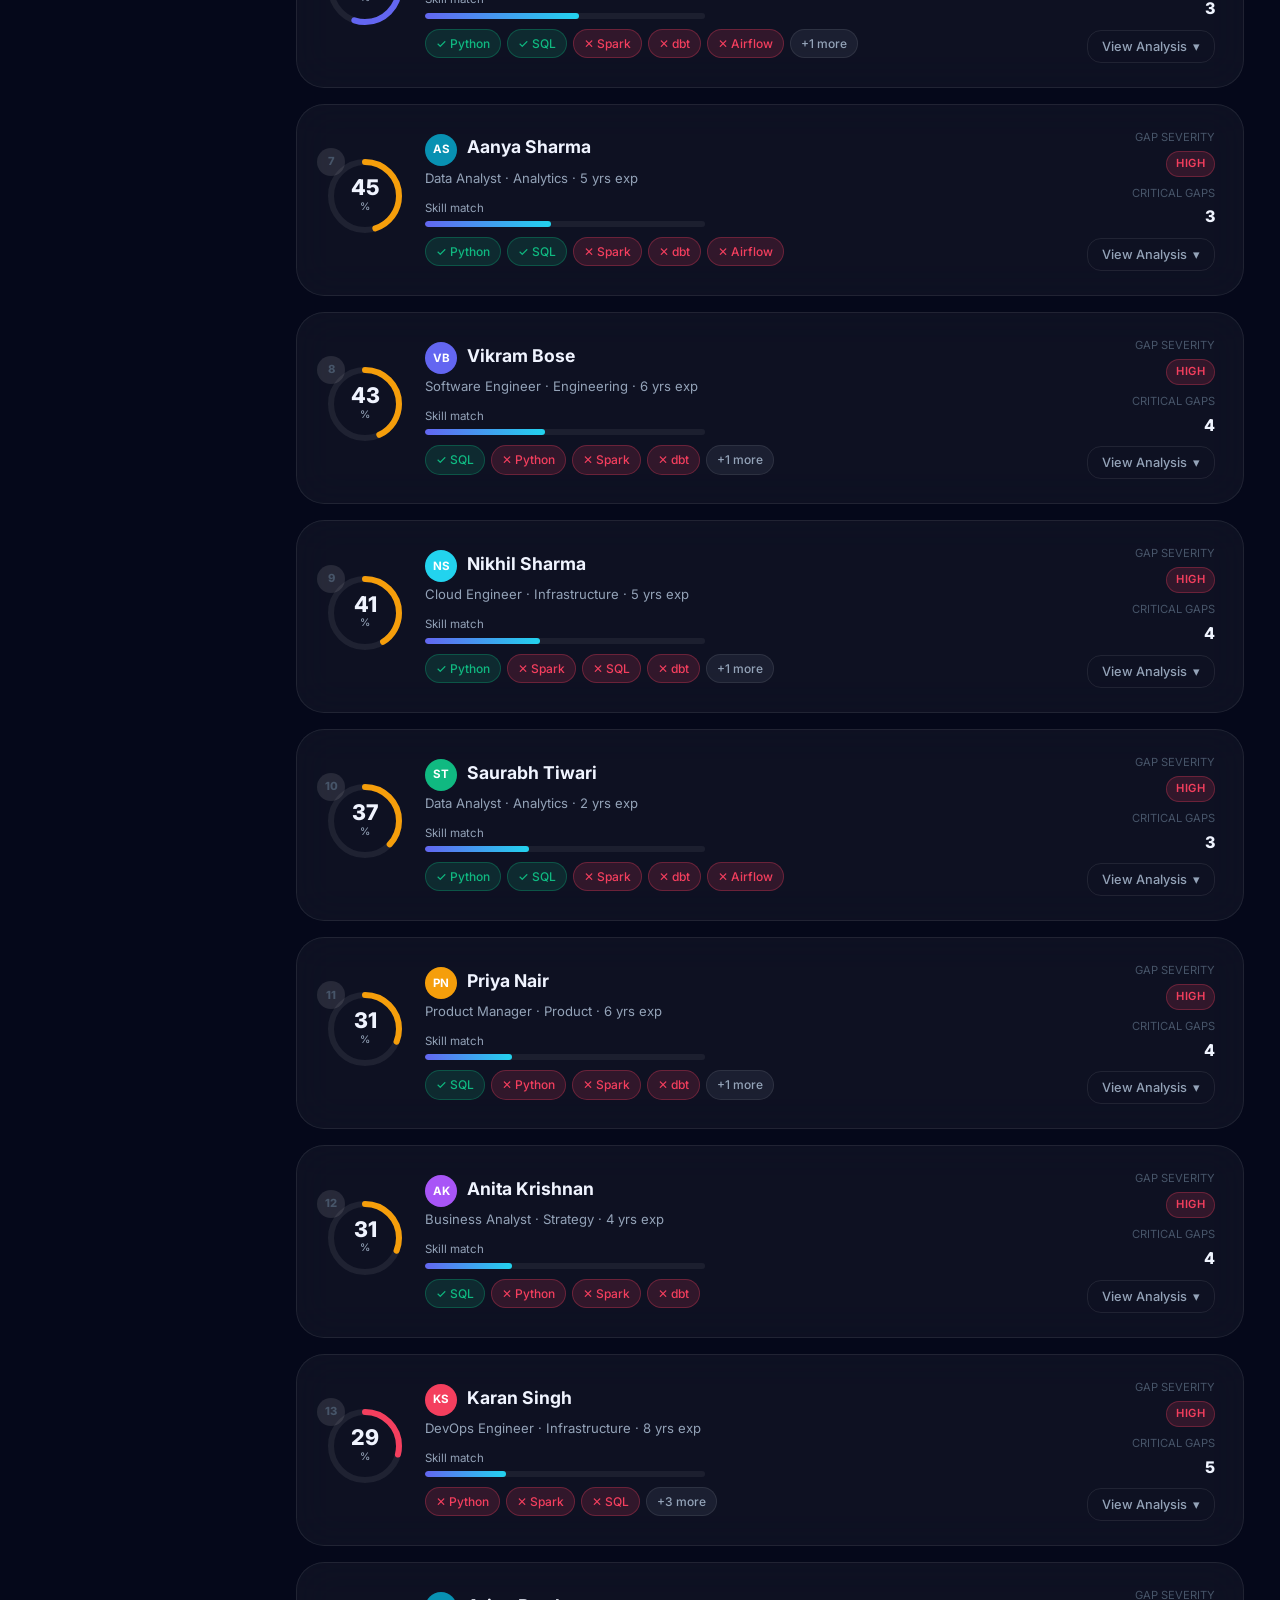
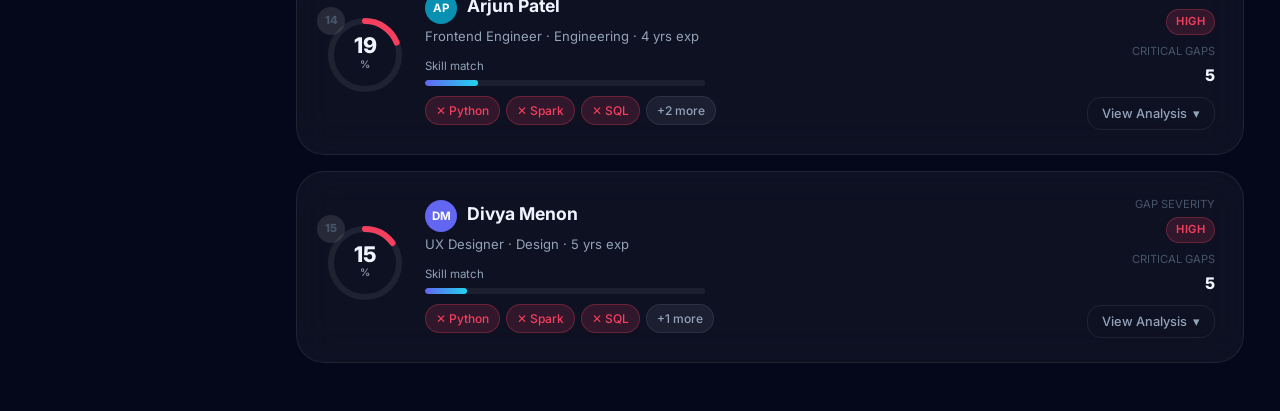
==== commit a04e945a: "Renamed application to Skillसेतु" ====
--- a/results.html
+++ b/results.html
@@ -3,7 +3,7 @@
 <head>
   <meta charset="UTF-8" />
   <meta name="viewport" content="width=device-width, initial-scale=1.0" />
-  <title>TalentScope — Analysis Results</title>
+  <title>Skillसेतु — Analysis Results</title>
   <meta name="description" content="Internal talent discovery results: ranked candidates, skill gap analysis, and upskilling roadmaps." />
   <link rel="stylesheet" href="styles/global.css" />
   <style>
@@ -268,7 +268,7 @@
     <nav class="navbar">
       <a href="index.html" class="navbar-brand">
         <div class="logo-icon">🔭</div>
-        TalentScope
+        Skillसेतु
       </a>
       <div style="display:flex;align-items:center;gap:10px;">
         <a href="index.html" class="btn btn-secondary btn-sm">← New Analysis</a>
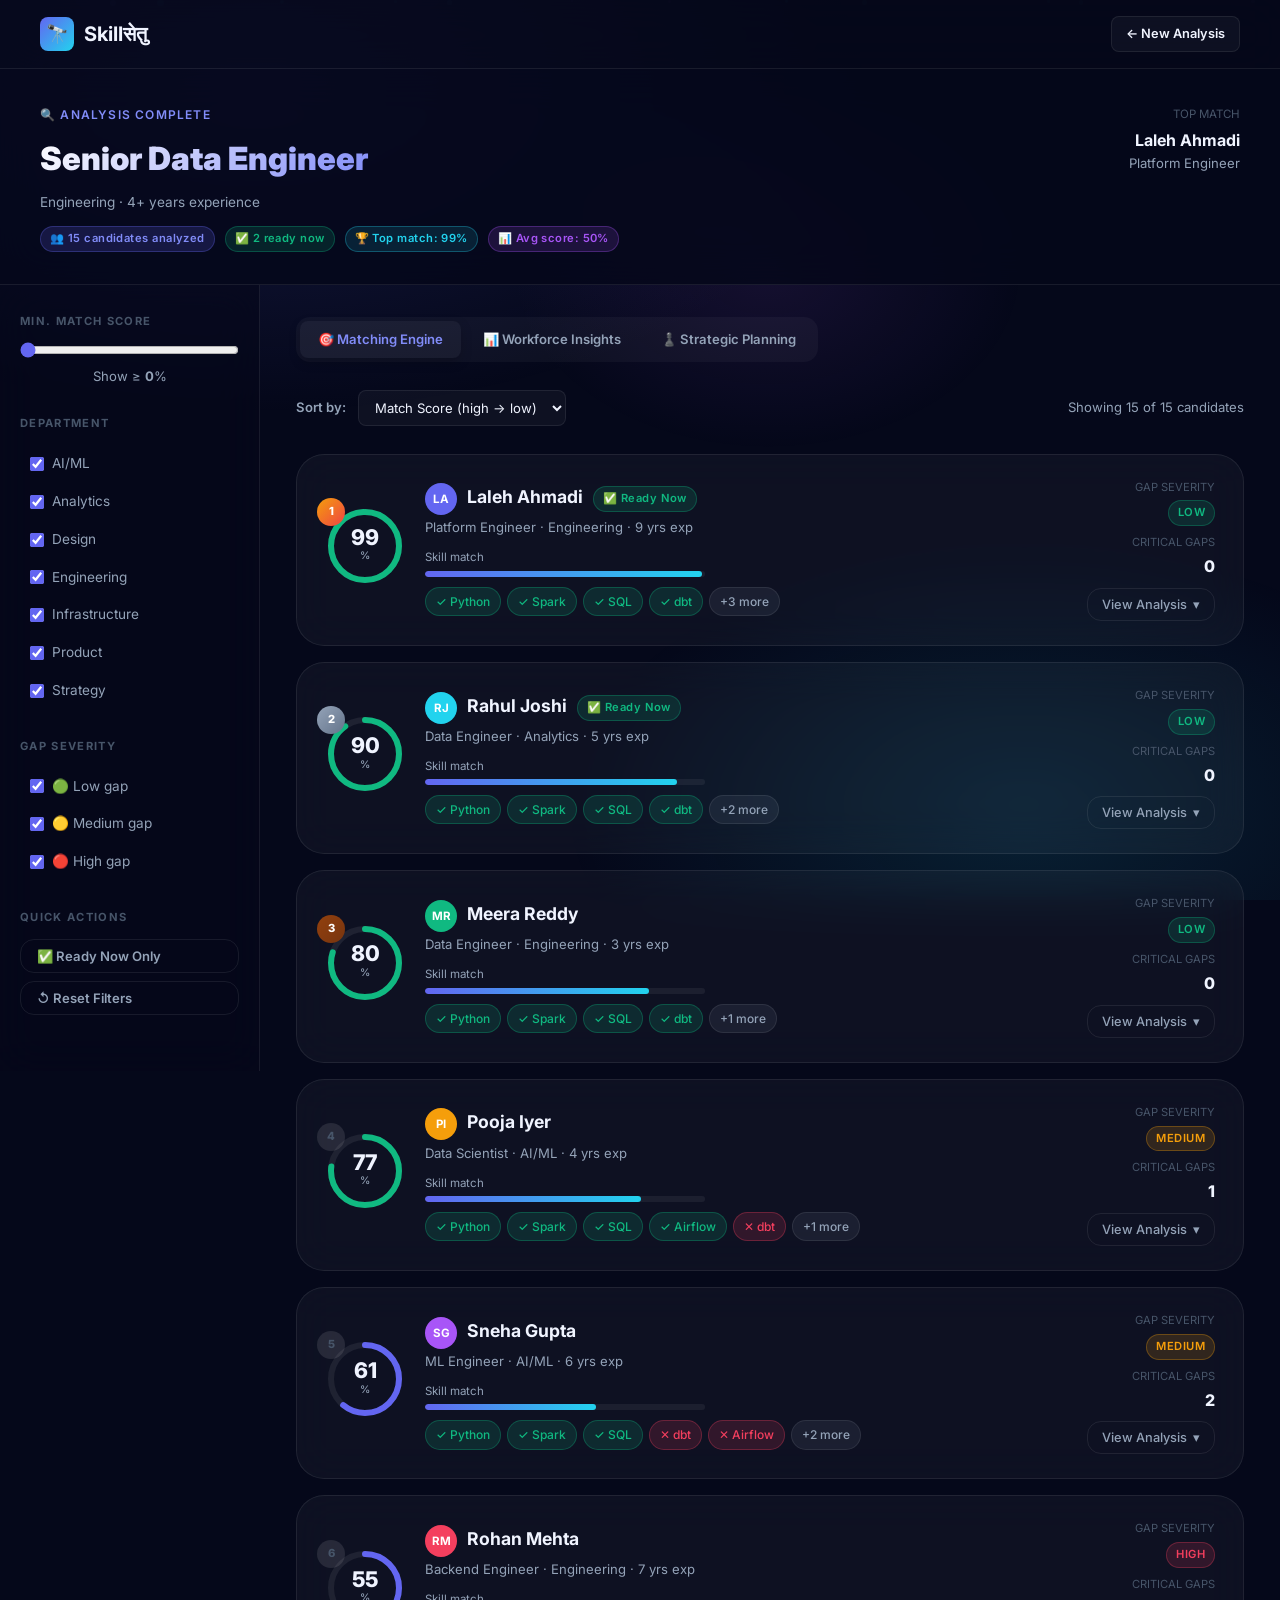
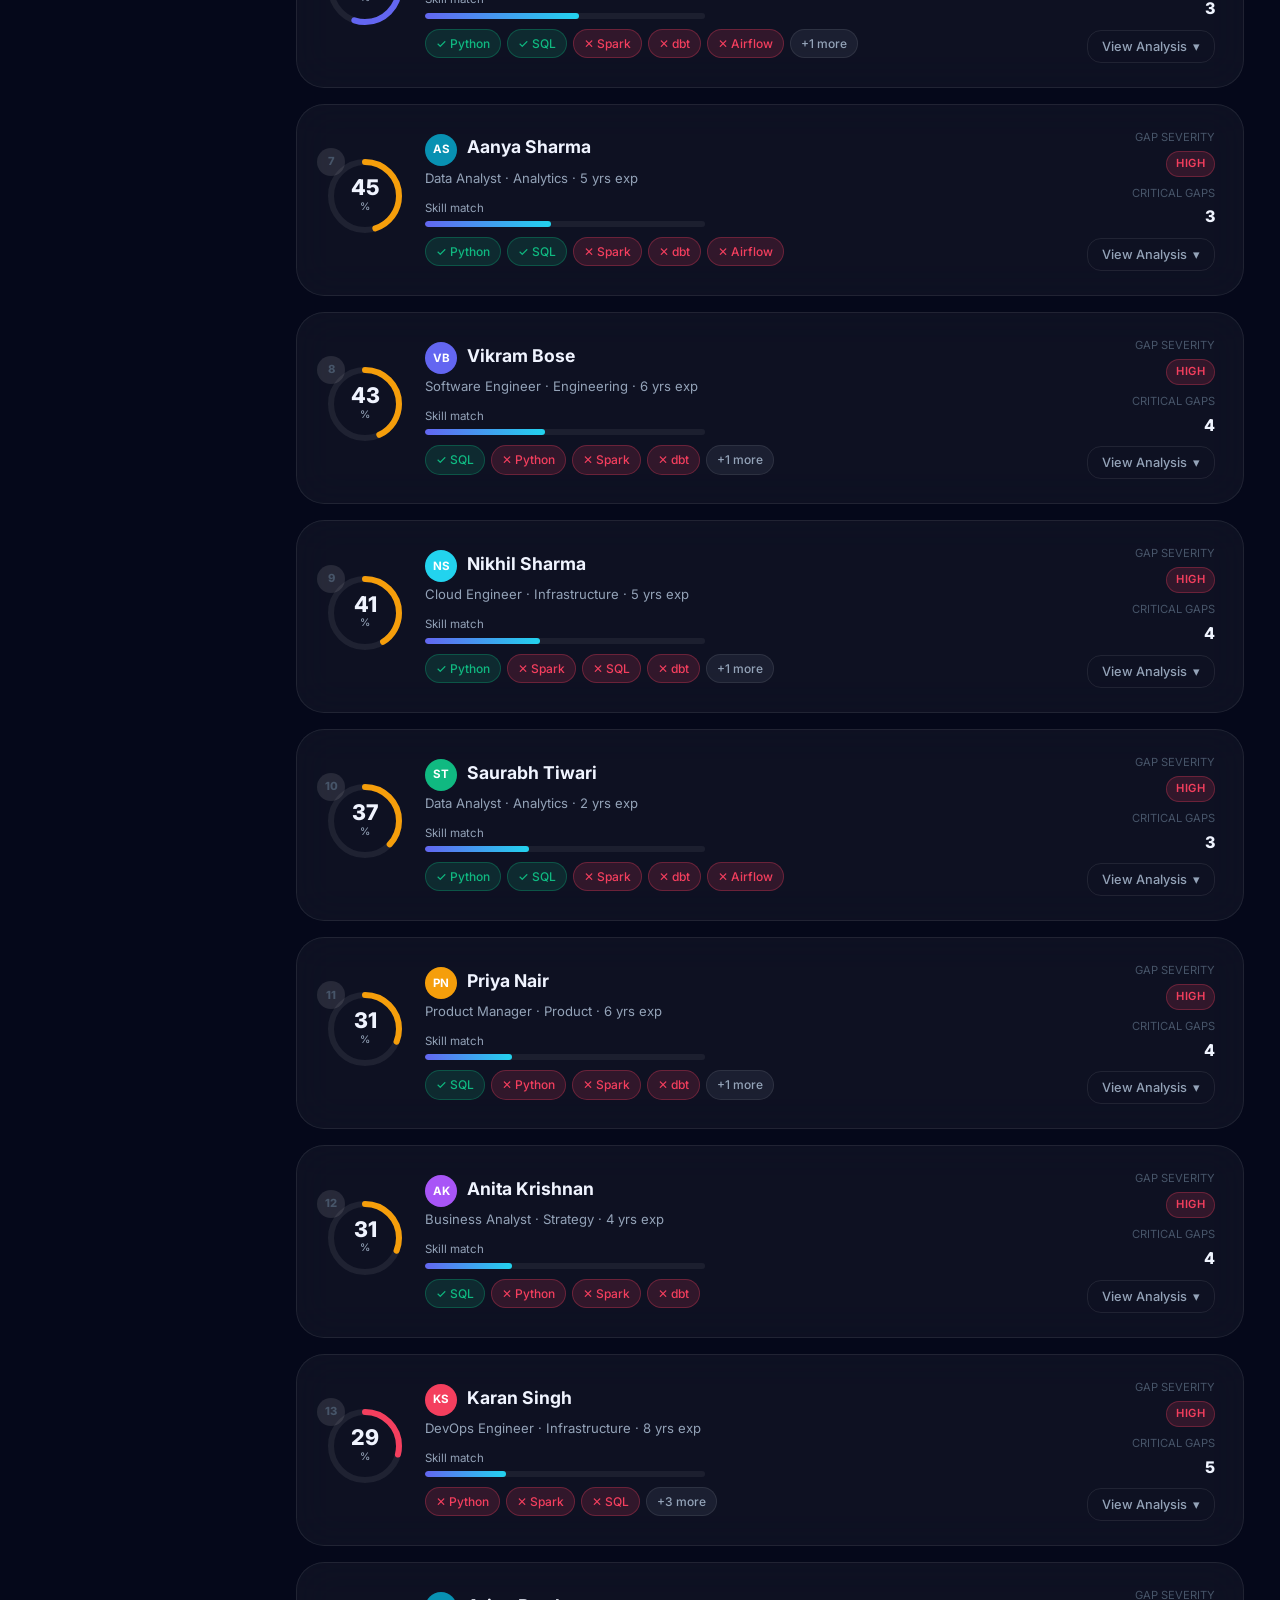
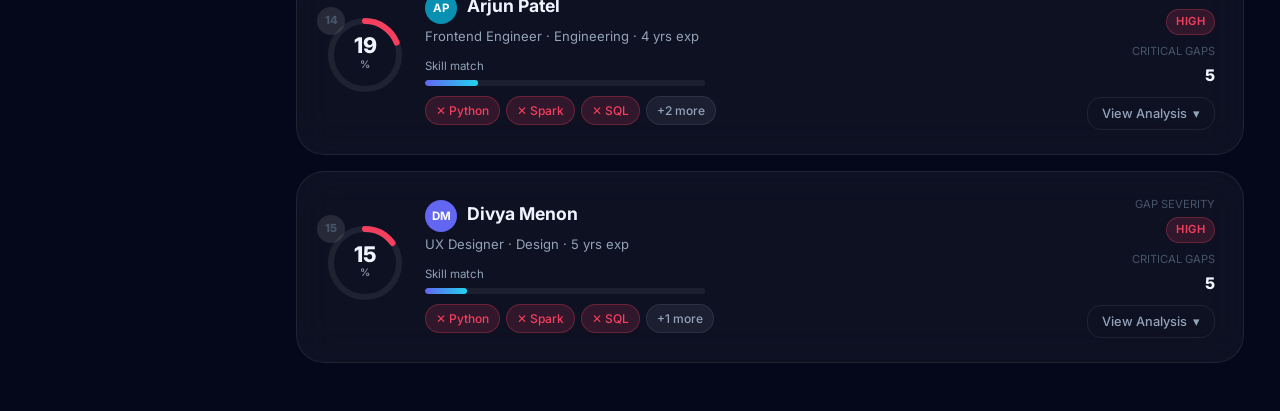
==== commit 085bb620: "Added Strategic Workforce Planning Engine feature with AI-generated redeploy/hire/train actions" ====
--- a/results.html
+++ b/results.html
@@ -222,7 +222,7 @@
     }
 
     /* ── Analytics View ── */
-    .view-switcher { display: flex; gap: 4px; background: rgba(255,255,255,0.04); padding: 4px; border-radius: var(--radius-md); margin-bottom: 28px; width: fit-content; }
+    .view-switcher { display: flex; gap: 4px; background: rgba(255,255,255,0.04); padding: 4px; border-radius: var(--radius-md); margin-bottom: 28px; width: fit-content; flex-wrap: wrap; }
     .view-tab { padding: 8px 18px; border-radius: var(--radius-sm); font-size: 0.82rem; font-weight: 600; cursor: pointer; color: var(--text-secondary); transition: var(--transition); }
     .view-tab:hover { color: var(--text-primary); }
     .view-tab.active { background: var(--bg-card); color: var(--indigo-light); box-shadow: 0 4px 12px rgba(0,0,0,0.2); }
@@ -255,8 +255,17 @@
     .rec-tag { font-size: 0.65rem; padding: 3px 8px; border-radius: 4px; font-weight: 800; text-transform: uppercase; margin-bottom: 10px; display: inline-block; }
     .rec-tag.hire { background: var(--indigo); color: white; }
     .rec-tag.train { background: var(--emerald); color: white; }
+    .rec-tag.redeploy { background: var(--amber); color: #000; }
     .rec-skill { font-weight: 700; margin-bottom: 8px; font-size: 0.95rem; }
     .rec-reason { font-size: 0.78rem; color: var(--text-secondary); line-height: 1.4; }
+
+    /* ── Strategic Planning ── */
+    .strat-exec { font-size: 1.1rem; line-height: 1.6; margin-bottom: 32px; padding: 24px; background: rgba(99,102,241,0.05); border-left: 4px solid var(--indigo); border-radius: var(--radius-md); }
+    .goal-card { background: var(--bg-card); border: 1px solid var(--border); border-radius: var(--radius-md); padding: 20px; border-left: 4px solid var(--cyan); }
+    .goal-card.P1 { border-left-color: var(--rose); }
+    .goal-card.P2 { border-left-color: var(--amber); }
+    .goal-card.P3 { border-left-color: var(--emerald); }
+    .strat-grid { display: grid; grid-template-columns: repeat(auto-fill, minmax(300px, 1fr)); gap: 16px; margin-bottom: 40px; }
   </style>
 </head>
 <body>
@@ -344,6 +353,7 @@
         <div class="view-switcher">
           <div class="view-tab active" id="tabMatch" onclick="switchView('matching')">🎯 Matching Engine</div>
           <div class="view-tab" id="tabAnalytics" onclick="switchView('analytics')">📊 Workforce Insights</div>
+          <div class="view-tab" id="tabStrat" onclick="switchView('strat')">♟️ Strategic Planning</div>
         </div>
 
         <div id="matchingView">
@@ -361,6 +371,7 @@
         </div>
 
         <div id="analyticsView" style="display:none;"></div>
+        <div id="stratView" style="display:none;"></div>
       </main>
     </div>
 
@@ -382,6 +393,7 @@
   <script src="js/data.js"></script>
   <script src="js/gap_dna.js"></script>
   <script src="js/analytics.js"></script>
+  <script src="js/strategic_planning.js"></script>
   <script src="js/parser.js"></script>
   <script src="js/engine.js"></script>
   <script src="js/results.js"></script>
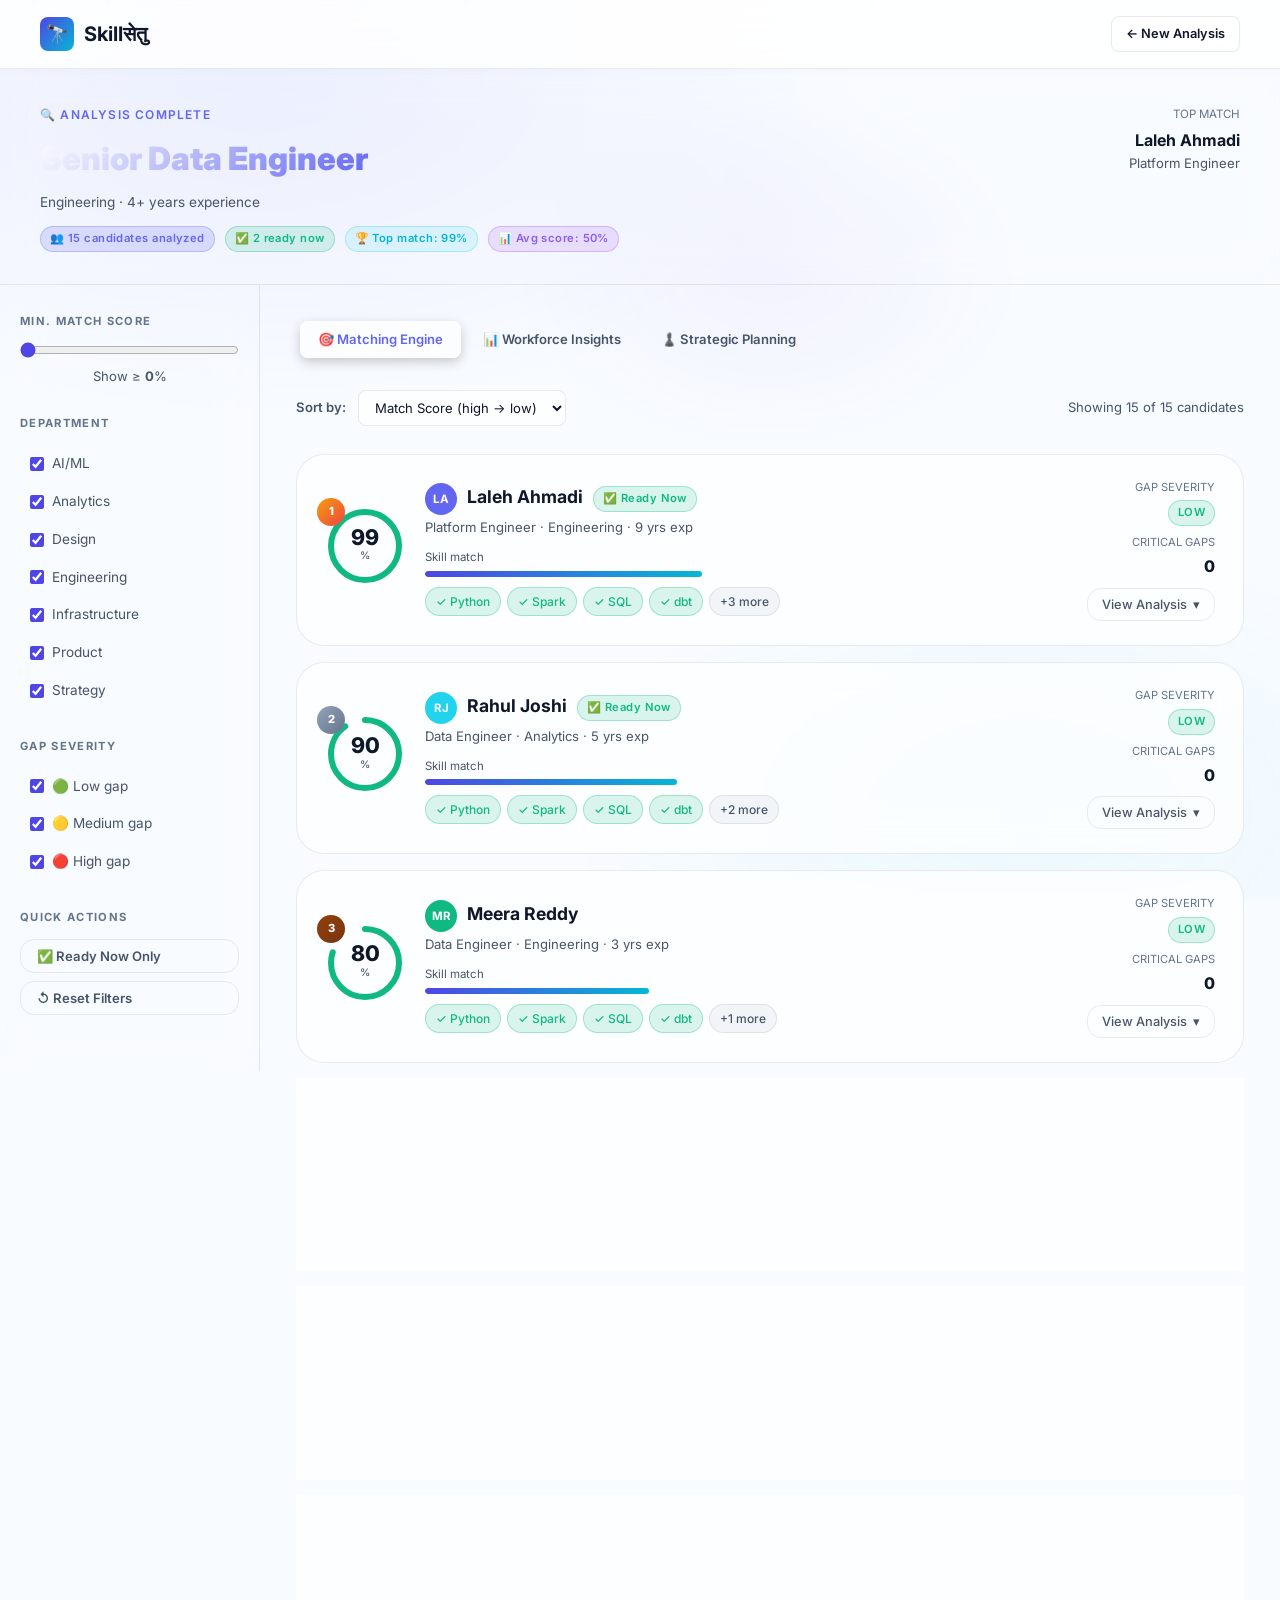
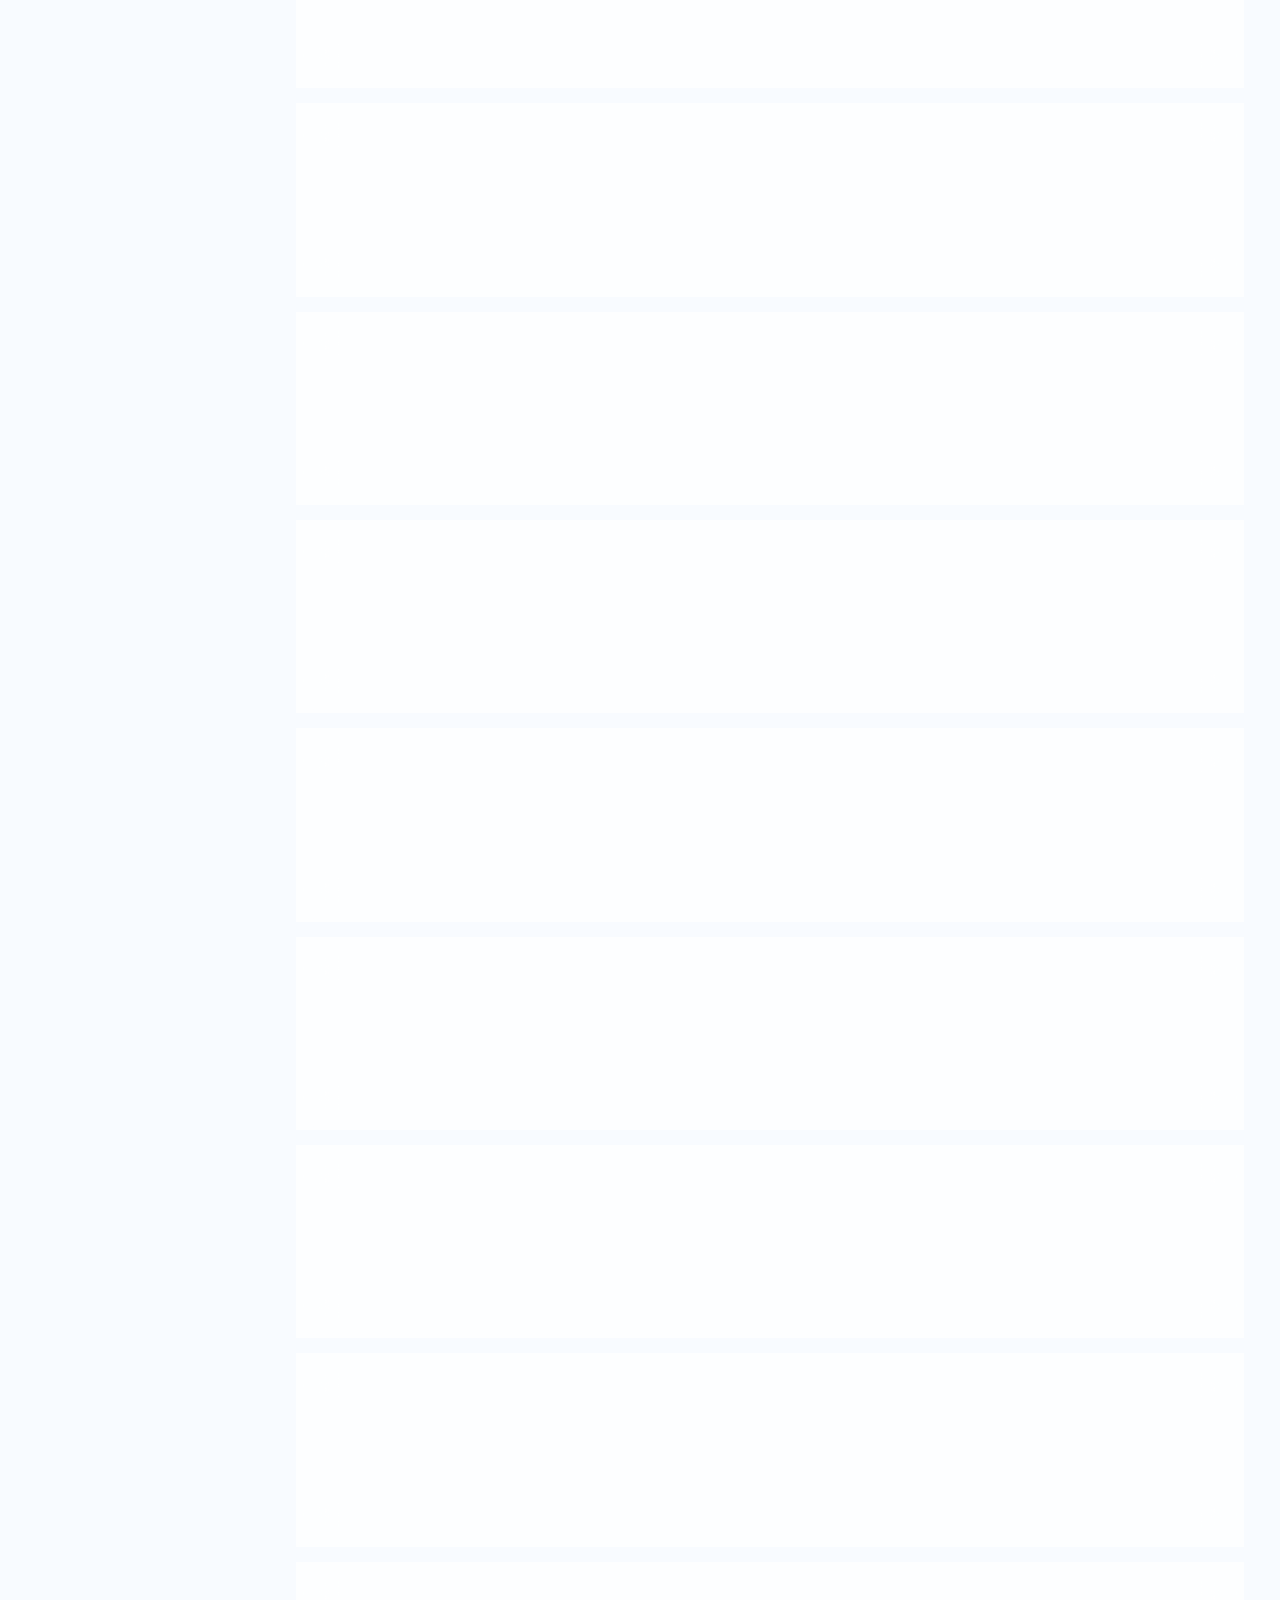
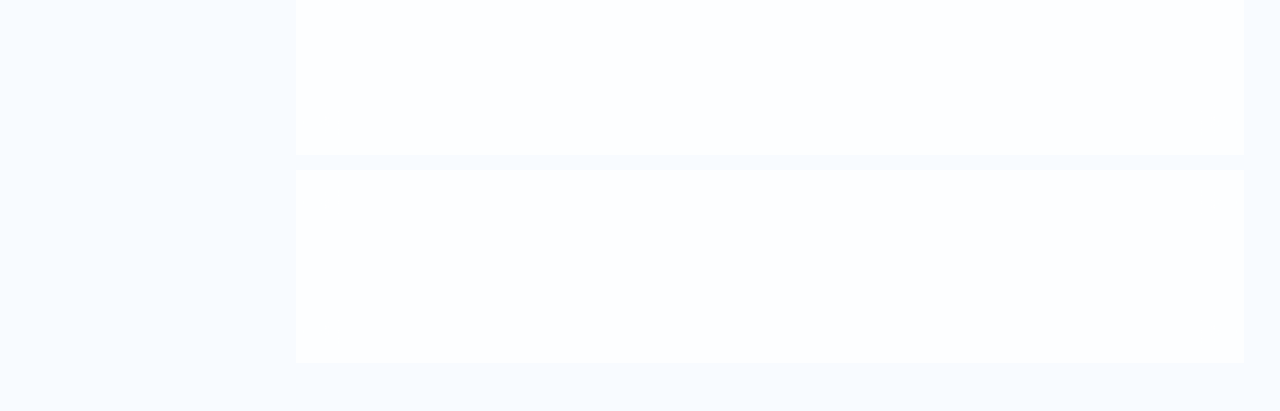
==== commit f657690d: "feat: implement light theme, professional feedback system, and text enhancements" ====
--- a/results.html
+++ b/results.html
@@ -4,13 +4,13 @@
   <meta charset="UTF-8" />
   <meta name="viewport" content="width=device-width, initial-scale=1.0" />
   <title>Skillसेतु — Analysis Results</title>
-  <meta name="description" content="Internal talent discovery results: ranked candidates, skill gap analysis, and upskilling roadmaps." />
+  <meta name="description" content="Internal skills discovery results: ranked candidates, skill gap analysis, and upskilling roadmaps." />
   <link rel="stylesheet" href="styles/global.css" />
   <style>
     /* ── Results Page Specific Styles ── */
 
     .results-header {
-      background: rgba(5,8,26,0.85);
+      background: rgba(255,255,255,);
       border-bottom: 1px solid var(--border);
       backdrop-filter: blur(20px);
       padding: 36px 40px 32px;
@@ -36,7 +36,7 @@
 
     /* ── Sidebar ── */
     .sidebar {
-      background: rgba(5,8,26,0.6); border-right: 1px solid var(--border);
+      background: rgba(255,255,255,); border-right: 1px solid var(--border);
       padding: 28px 20px; backdrop-filter: blur(20px);
       position: sticky; top: 65px; height: fit-content;
     }
@@ -51,7 +51,7 @@
       border-radius: var(--radius-sm); cursor: pointer; transition: var(--transition);
       font-size: 0.85rem; user-select: none;
     }
-    .filter-option:hover { background: rgba(255,255,255,0.05); }
+    .filter-option:hover { background: rgba(0,0,0,); }
     .filter-option input[type="checkbox"] { accent-color: var(--indigo); width: 14px; height: 14px; }
     .filter-option label { cursor: pointer; color: var(--text-secondary); }
     .filter-option.active label { color: var(--text-primary); }
@@ -94,7 +94,7 @@
     @media(max-width:600px) { .card-summary { grid-template-columns: auto 1fr; gap: 14px; } }
 
     /* Score ring */
-    .score-ring-svg circle.track { fill: none; stroke: rgba(255,255,255,0.07); }
+    .score-ring-svg circle.track { fill: none; stroke: rgba(0,0,0,); }
     .score-ring-svg circle.fill  {
       fill: none; stroke-linecap: round;
       transition: stroke-dashoffset 1.2s cubic-bezier(0.4,0,0.2,1);
@@ -129,7 +129,7 @@
     @media(max-width:700px){ .analysis-grid { grid-template-columns:1fr; } }
 
     .analysis-panel {
-      background: rgba(255,255,255,0.025); border: 1px solid var(--border);
+      background: rgba(0,0,0,); border: 1px solid var(--border);
       border-radius: var(--radius-md); padding: 20px;
     }
     .analysis-panel-title {
@@ -140,7 +140,7 @@
 
     .gap-row {
       display: flex; align-items: center; gap: 8px; padding: 6px 0;
-      border-bottom: 1px solid rgba(255,255,255,0.04); font-size: 0.85rem;
+      border-bottom: 1px solid rgba(0,0,0,); font-size: 0.85rem;
     }
     .gap-row:last-child { border-bottom: none; }
     .gap-row .gap-label { flex: 1; min-width: 0; }
@@ -157,7 +157,7 @@
     }
 
     .roadmap-step {
-      background: rgba(255,255,255,0.025); border: 1px solid var(--border);
+      background: rgba(0,0,0,); border: 1px solid var(--border);
       border-radius: var(--radius-md); padding: 16px 18px; margin-bottom: 10px;
       position: relative; overflow: hidden; transition: var(--transition);
     }
@@ -167,7 +167,7 @@
     .roadmap-step.critical::before { background: var(--rose); }
     .roadmap-step.recommended::before { background: var(--amber); }
     .roadmap-step.growth::before { background: var(--emerald); }
-    .roadmap-step:hover { border-color: rgba(255,255,255,0.1); }
+    .roadmap-step:hover { border-color: rgba(0,0,0,); }
 
     .step-header { display: flex; align-items: center; gap: 8px; margin-bottom: 8px; }
     .step-skill { font-weight: 700; font-size: 0.9rem; }
@@ -212,7 +212,7 @@
     .rank-1 { background: linear-gradient(135deg, #f59e0b, #ef4444); color: #fff; }
     .rank-2 { background: linear-gradient(135deg, #94a3b8, #64748b); color: #fff; }
     .rank-3 { background: linear-gradient(135deg, #92400e, #78350f); color: #fff; }
-    .rank-other { background: rgba(255,255,255,0.1); color: var(--text-muted); }
+    .rank-other { background: rgba(0,0,0,); color: var(--text-muted); }
 
     /* Skills match bar */
     .match-bar-wrap { margin: 10px 0 14px; }
@@ -222,7 +222,7 @@
     }
 
     /* ── Analytics View ── */
-    .view-switcher { display: flex; gap: 4px; background: rgba(255,255,255,0.04); padding: 4px; border-radius: var(--radius-md); margin-bottom: 28px; width: fit-content; flex-wrap: wrap; }
+    .view-switcher { display: flex; gap: 4px; background: rgba(0,0,0,); padding: 4px; border-radius: var(--radius-md); margin-bottom: 28px; width: fit-content; flex-wrap: wrap; }
     .view-tab { padding: 8px 18px; border-radius: var(--radius-sm); font-size: 0.82rem; font-weight: 600; cursor: pointer; color: var(--text-secondary); transition: var(--transition); }
     .view-tab:hover { color: var(--text-primary); }
     .view-tab.active { background: var(--bg-card); color: var(--indigo-light); box-shadow: 0 4px 12px rgba(0,0,0,0.2); }
@@ -387,6 +387,21 @@
           </div>
         </div>
       </div>
+    <!-- Feedback Letter Modal -->
+    <div class="modal-overlay" id="feedbackModal">
+      <div class="modal-content" style="max-width: 700px;">
+        <button class="modal-close" onclick="closeFeedbackModal()">&times;</button>
+        <div id="feedbackModalTitle" style="font-size: 1.25rem; font-weight: 800; margin-bottom: 20px; border-bottom: 1px solid var(--border); padding-bottom: 12px;">
+          Formal Candidate Communication
+        </div>
+        <div id="feedbackModalBody" style="background: rgba(0,0,0,); padding: 32px; border-radius: var(--radius-md); border: 1px solid var(--border); font-family: 'Courier New', Courier, monospace; white-space: pre-wrap; line-height: 1.6; color: var(--text-secondary); max-height: 60vh; overflow-y: auto;">
+          <!-- Dynamically filled -->
+        </div>
+        <div style="margin-top: 24px; display: flex; justify-content: flex-end; gap: 12px;">
+          <button class="btn btn-secondary" onclick="copyFeedbackText()">📋 Copy to Clipboard</button>
+          <button class="btn btn-primary" onclick="closeFeedbackModal()">Close</button>
+        </div>
+      </div>
     </div>
   </div>
 
@@ -394,6 +409,7 @@
   <script src="js/gap_dna.js"></script>
   <script src="js/analytics.js"></script>
   <script src="js/strategic_planning.js"></script>
+  <script src="js/feedback.js"></script>
   <script src="js/parser.js"></script>
   <script src="js/engine.js"></script>
   <script src="js/results.js"></script>
--- a/styles/global.css
+++ b/styles/global.css
@@ -5,30 +5,30 @@
 
 @import url('https://fonts.googleapis.com/css2?family=Inter:wght@300;400;500;600;700;800;900&display=swap');
 
-/* ─── CSS Variables ─── */
+/* ─── CSS Variables (Light Theme) ─── */
 :root {
-  --bg-primary:    #05081a;
-  --bg-secondary:  #0a0f2e;
-  --bg-card:       rgba(255, 255, 255, 0.04);
-  --bg-card-hover: rgba(255, 255, 255, 0.07);
-  --border:        rgba(255, 255, 255, 0.08);
-  --border-active: rgba(99, 102, 241, 0.5);
-
-  --indigo:        #6366f1;
-  --indigo-light:  #818cf8;
-  --indigo-dark:   #4338ca;
-  --cyan:          #22d3ee;
+  --bg-primary:    #f8fbff;
+  --bg-secondary:  #ffffff;
+  --bg-card:       rgba(255, 255, 255, 0.7);
+  --bg-card-hover: rgba(255, 255, 255, 0.95);
+  --border:        rgba(0, 0, 0, 0.08);
+  --border-active: rgba(99, 102, 241, 0.4);
+
+  --indigo:        #4f46e5;
+  --indigo-light:  #6366f1;
+  --indigo-dark:   #3730a3;
+  --cyan:          #06b6d4;
   --cyan-dark:     #0891b2;
   --emerald:       #10b981;
   --emerald-dark:  #059669;
   --rose:          #f43f5e;
   --rose-dark:     #e11d48;
   --amber:         #f59e0b;
-  --purple:        #a855f7;
-
-  --text-primary:  #f0f4ff;
-  --text-secondary:#94a3b8;
-  --text-muted:    #475569;
+  --purple:        #8b5cf6;
+
+  --text-primary:  #0f172a;
+  --text-secondary:#475569;
+  --text-muted:    #64748b;
 
   --font: 'Inter', sans-serif;
   --radius-sm: 8px;
@@ -36,8 +36,8 @@
   --radius-lg: 20px;
   --radius-xl: 28px;
 
-  --shadow-glow: 0 0 40px rgba(99, 102, 241, 0.15);
-  --shadow-card: 0 8px 32px rgba(0, 0, 0, 0.4);
+  --shadow-glow: 0 0 40px rgba(99, 102, 241, 0.1);
+  --shadow-card: 0 8px 30px rgba(0, 0, 0, 0.05);
   --transition: all 0.3s cubic-bezier(0.4, 0, 0.2, 1);
 }
 
@@ -59,13 +59,13 @@
 .bg-gradient {
   position: fixed; inset: 0; z-index: 0; pointer-events: none;
   background:
-    radial-gradient(ellipse 80% 60% at 20% 10%, rgba(99,102,241,0.18) 0%, transparent 60%),
-    radial-gradient(ellipse 60% 50% at 80% 90%, rgba(34,211,238,0.12) 0%, transparent 60%),
-    radial-gradient(ellipse 40% 40% at 60% 30%, rgba(168,85,247,0.1) 0%, transparent 50%);
-  animation: bgShift 12s ease-in-out infinite alternate;
+    radial-gradient(ellipse 80% 60% at 20% 10%, rgba(99,102,241,0.08) 0%, transparent 60%),
+    radial-gradient(ellipse 60% 50% at 80% 90%, rgba(34,211,238,0.06) 0%, transparent 60%),
+    radial-gradient(ellipse 40% 40% at 60% 30%, rgba(139,92,246,0.05) 0%, transparent 50%);
+  animation: bgShift 15s ease-in-out infinite alternate;
 }
 @keyframes bgShift {
-  0%   { opacity: 0.8; transform: scale(1); }
+  0%   { opacity: 0.7; transform: scale(1); }
   100% { opacity: 1;   transform: scale(1.05); }
 }
 
@@ -92,9 +92,10 @@
   position: sticky; top: 0; z-index: 100;
   display: flex; align-items: center; justify-content: space-between;
   padding: 16px 40px;
-  background: rgba(5, 8, 26, 0.8);
+  background: rgba(255, 255, 255, 0.85);
   backdrop-filter: blur(20px);
   border-bottom: 1px solid var(--border);
+  box-shadow: 0 2px 10px rgba(0,0,0,0.02);
 }
 
 .navbar-brand {
@@ -113,8 +114,8 @@
 .navbar-badge {
   font-size: 0.65rem; font-weight: 600; letter-spacing: 0.08em;
   text-transform: uppercase; padding: 3px 8px; border-radius: 20px;
-  background: rgba(99,102,241,0.18); color: var(--indigo-light);
-  border: 1px solid rgba(99,102,241,0.3);
+  background: rgba(99,102,241,0.1); color: var(--indigo-dark);
+  border: 1px solid rgba(99,102,241,0.2);
 }
 
 /* ─── Buttons ─── */
@@ -141,6 +142,7 @@
   background: var(--bg-card);
   color: var(--text-primary);
   border: 1px solid var(--border);
+  box-shadow: 0 2px 4px rgba(0,0,0,0.02);
 }
 .btn-secondary:hover {
   background: var(--bg-card-hover);
@@ -165,11 +167,12 @@
   border: 1px solid var(--border);
   border-radius: var(--radius-lg);
   backdrop-filter: blur(20px);
+  box-shadow: 0 4px 15px rgba(0, 0, 0, 0.02);
   transition: var(--transition);
 }
 .glass-card:hover {
   background: var(--bg-card-hover);
-  border-color: rgba(255,255,255,0.12);
+  border-color: rgba(99,102,241,0.15);
   box-shadow: var(--shadow-card), var(--shadow-glow);
   transform: translateY(-2px);
 }
@@ -244,9 +247,9 @@
 }
 .section-title {
   font-size: 2.8rem; font-weight: 900; line-height: 1.1;
-  background: linear-gradient(135deg, #fff 0%, var(--indigo-light) 60%, var(--cyan) 100%);
+  background: linear-gradient(135deg, var(--text-primary) 0%, var(--indigo) 60%, var(--cyan-dark) 100%);
   -webkit-background-clip: text; -webkit-text-fill-color: transparent;
-  background-clip: text;
+  background-clip: text; /* Modern light gradient text */
 }
 .section-sub {
   font-size: 1.1rem; color: var(--text-secondary); max-width: 560px; line-height: 1.7;
@@ -256,7 +259,7 @@
 .stat-item { text-align: center; }
 .stat-num {
   font-size: 2.4rem; font-weight: 900;
-  background: linear-gradient(135deg, var(--indigo-light), var(--cyan));
+  background: linear-gradient(135deg, var(--indigo), var(--cyan-dark));
   -webkit-background-clip: text; -webkit-text-fill-color: transparent; background-clip: text;
 }
 .stat-label { font-size: 0.82rem; color: var(--text-secondary); font-weight: 500; }
@@ -264,16 +267,16 @@
 /* ─── Input Fields ─── */
 .input-field {
   width: 100%; padding: 12px 16px;
-  background: rgba(255,255,255,0.05); border: 1px solid var(--border);
+  background: rgba(0,0,0,0.02); border: 1px solid var(--border);
   border-radius: var(--radius-md); color: var(--text-primary);
   font-family: var(--font); font-size: 0.9rem;
   transition: var(--transition); outline: none;
   resize: vertical;
 }
 .input-field::placeholder { color: var(--text-muted); }
-.input-field:focus { border-color: var(--border-active); background: rgba(99,102,241,0.06); box-shadow: 0 0 0 3px rgba(99,102,241,0.1); }
-
-select.input-field option { background: #1a1f3a; }
+.input-field:focus { border-color: var(--indigo); background: rgba(99,102,241,0.03); box-shadow: 0 0 0 3px rgba(99,102,241,0.1); }
+
+select.input-field option { background: var(--bg-secondary); }
 
 /* ─── Divider ─── */
 .divider { width: 100%; height: 1px; background: var(--border); margin: 24px 0; }
@@ -312,7 +315,7 @@
 
 /* ── Modal (Roadmap) ── */
 .modal-overlay {
-  position: fixed; inset: 0; background: rgba(0,0,0,0.85); backdrop-filter: blur(8px);
+  position: fixed; inset: 0; background: rgba(0,0,0,0.4); backdrop-filter: blur(8px);
   z-index: 1000; display: none; align-items: center; justify-content: center;
   animation: fadeIn 0.3s ease; padding: 20px;
 }
@@ -321,7 +324,7 @@
   background: var(--bg-secondary); border: 1px solid var(--border);
   border-radius: var(--radius-xl); width: 100%; max-width: 1000px;
   max-height: 90vh; overflow-y: auto; position: relative;
-  padding: 40px; box-shadow: 0 20px 50px rgba(0,0,0,0.5);
+  padding: 40px; box-shadow: 0 20px 50px rgba(0,0,0,0.15);
 }
 .modal-close {
   position: absolute; top: 20px; right: 20px; font-size: 1.5rem;
@@ -333,11 +336,11 @@
 
 /* ── Timeline (Week Cards) ── */
 .dna-phase-title {
-  font-size: 1.25rem; font-weight: 800; color: var(--indigo-light); margin-bottom: 24px;
+  font-size: 1.25rem; font-weight: 800; color: var(--indigo); margin-bottom: 24px;
   display: flex; align-items: center; gap: 12px;
 }
 .dna-phase-badge {
-  font-size: 0.65rem; padding: 3px 10px; border-radius: 99px; background: rgba(99,102,241,0.1); border: 1px solid rgba(99,102,241,0.3);
+  font-size: 0.65rem; padding: 3px 10px; border-radius: 99px; background: rgba(99,102,241,0.1); border: 1px solid rgba(99,102,241,0.3); color: var(--indigo);
 }
 
 .week-grid { display: grid; grid-template-columns: repeat(auto-fit, minmax(220px, 1fr)); gap: 16px; margin-bottom: 40px; }
@@ -348,7 +351,7 @@
 .week-card:hover { border-color: var(--indigo); transform: translateY(-4px); background: var(--bg-card-hover); }
 .week-num { font-size: 0.7rem; font-weight: 700; color: var(--text-muted); margin-bottom: 12px; }
 .week-goal { font-size: 0.9rem; font-weight: 600; margin-bottom: 8px; line-height: 1.4; color: var(--text-primary); }
-.week-resource { font-size: 0.8rem; color: var(--indigo-light); margin-bottom: 12px; display: block; }
+.week-resource { font-size: 0.8rem; color: var(--indigo); margin-bottom: 12px; display: block; font-weight: 500; }
 
 .milestone {
   display: flex; align-items: flex-start; gap: 8px; padding-top: 12px; border-top: 1px solid var(--border);
@@ -386,11 +389,12 @@
 .tooltip-wrap { position: relative; display: inline-flex; }
 .tooltip-wrap .tooltip-text {
   position: absolute; bottom: calc(100% + 8px); left: 50%;
-  transform: translateX(-50%); background: #1a1f3a;
-  color: var(--text-primary); font-size: 0.75rem; padding: 6px 10px;
+  transform: translateX(-50%); background: var(--text-primary);
+  color: #fff; font-size: 0.75rem; padding: 6px 10px;
   border-radius: var(--radius-sm); white-space: nowrap;
   border: 1px solid var(--border); opacity: 0; pointer-events: none;
   transition: opacity 0.2s;
+  box-shadow: 0 4px 10px rgba(0,0,0,0.1);
 }
 .tooltip-wrap:hover .tooltip-text { opacity: 1; }
 
